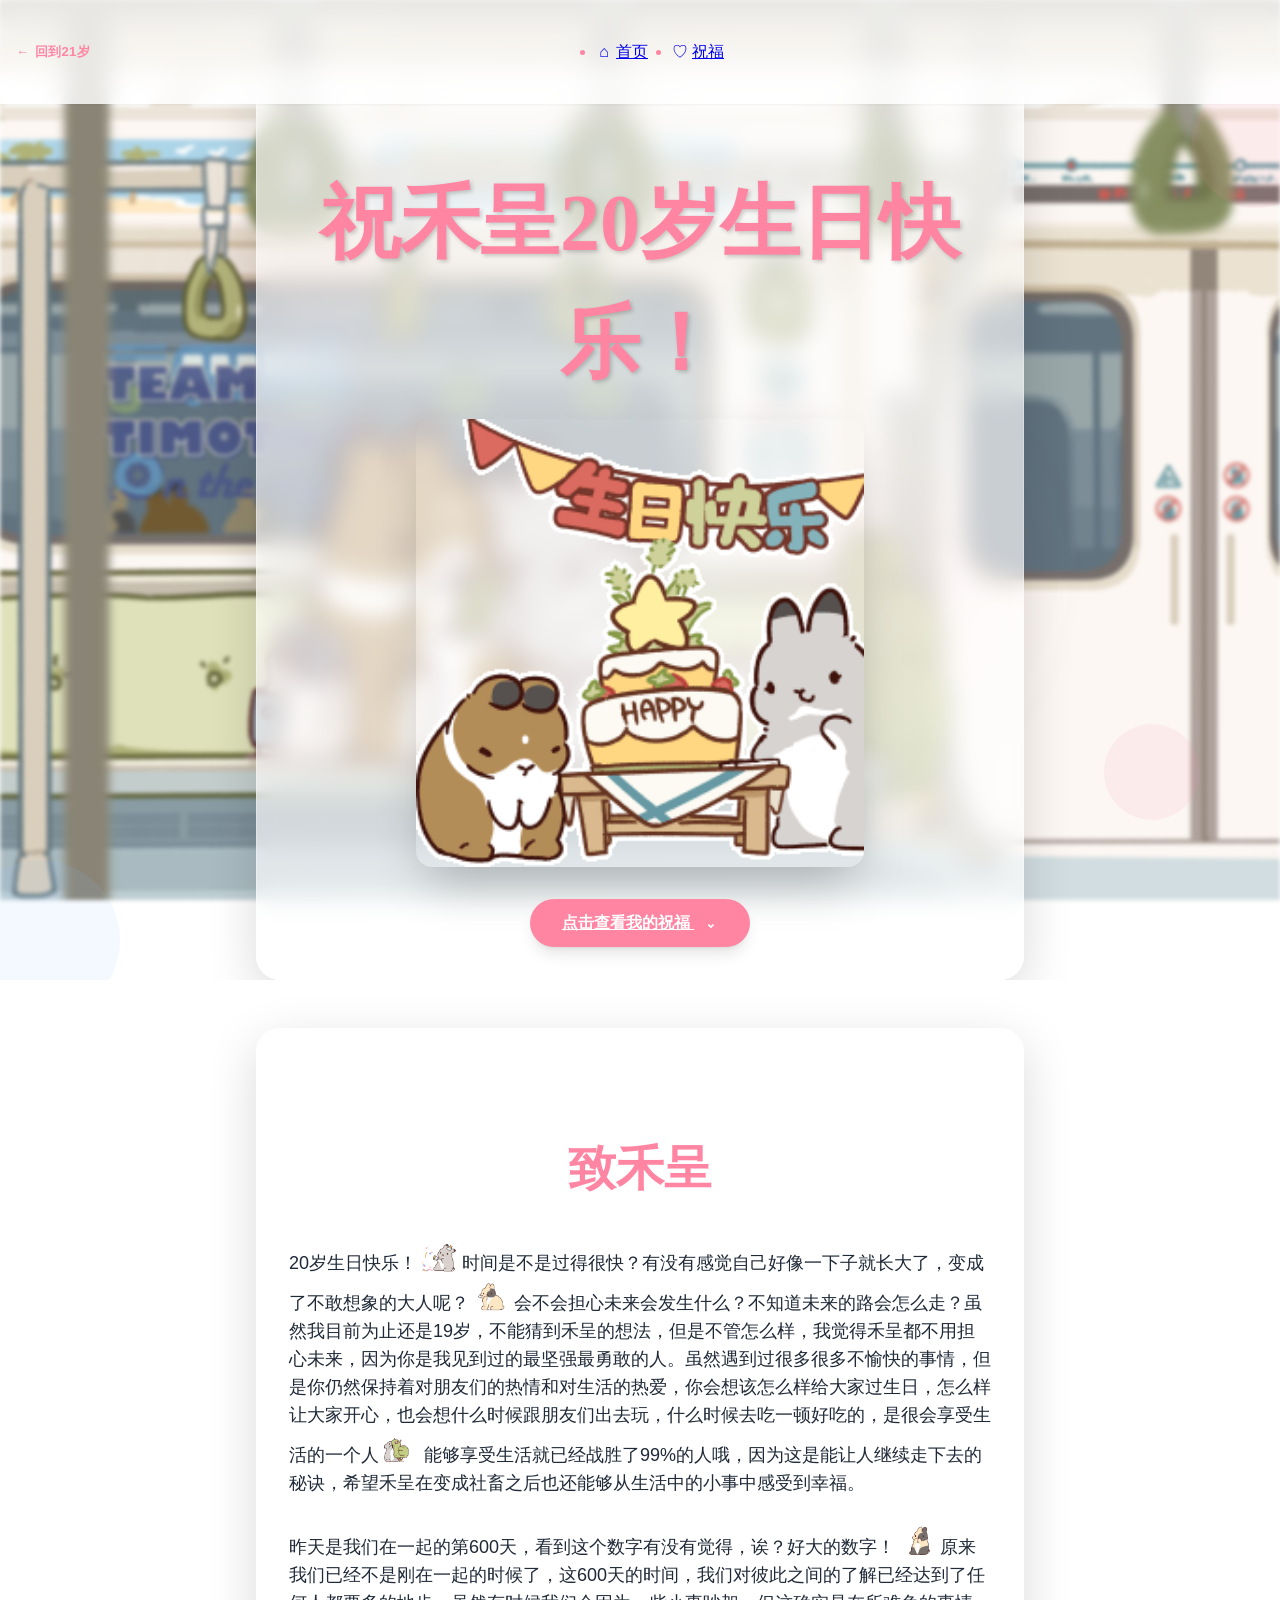
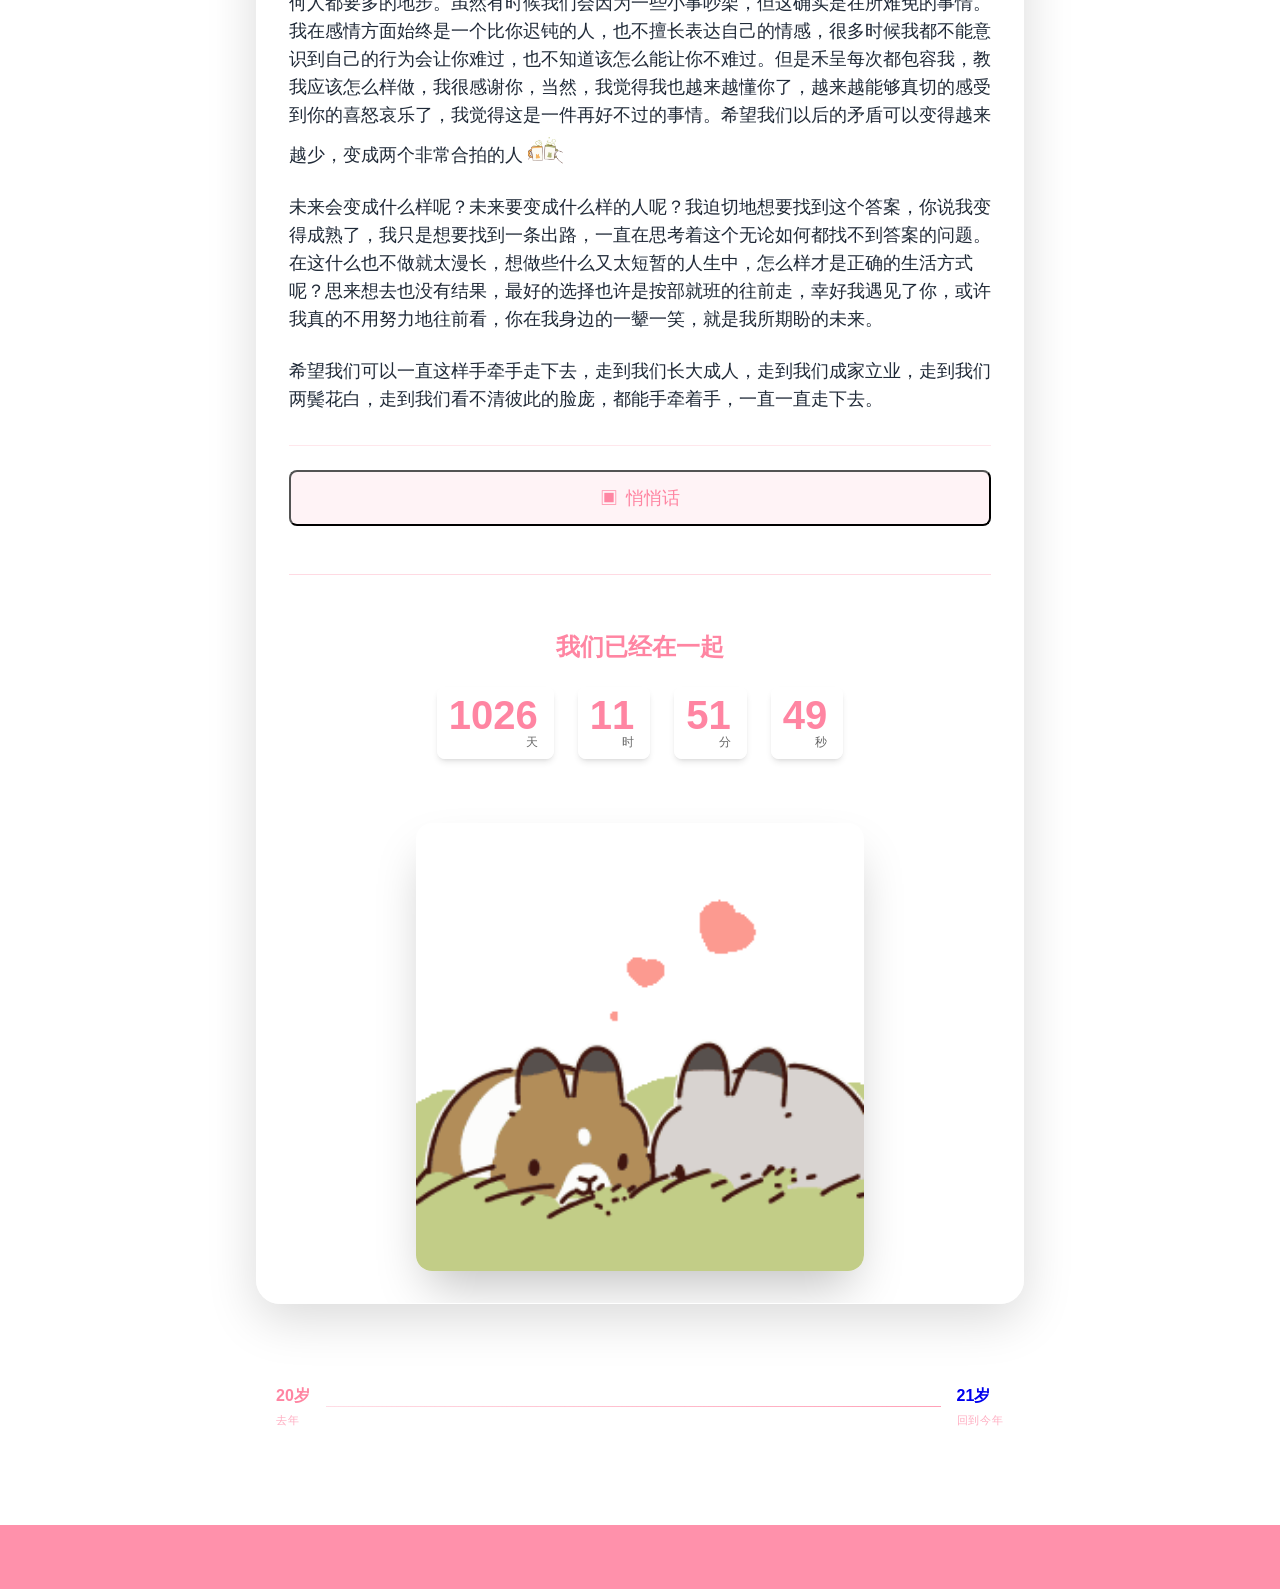
==== memory/20/index.html @ 0642ff15 "Refine birthday page narrative and day/dusk atmosphere" ====
<html lang="zh-CN"><head>
    <meta charset="UTF-8">
    <meta name="viewport" content="width=device-width, initial-scale=1.0">
    <title>给我最爱的人 | 生日快乐</title>
    <!-- 网页标签标签页图标（favicon）改为GIF格式 -->
    <link rel="icon" href="mmexport1758232665833.gif" type="image/gif">
<!-- 自定义工具类 -->
    <style>

            .text-shadow {
                text-shadow: 2px 2px 4px rgba(0, 0, 0, 0.2);
            }
            .heart-beat {
                animation: heartbeat 1.5s ease-in-out infinite;
            }
            .float {
                animation: float 6s ease-in-out infinite;
            }
            .fade-in {
                animation: fadeIn 1.5s ease-in forwards;
            }
            .slide-up {
                animation: slideUp 1s ease-out forwards;
            }
            .gif-container {
                overflow: hidden;
                border-radius: 1rem;
            }
            .gif-container img {
                transition: transform 0.5s ease;
            }
            .gif-container:hover img {
                transform: scale(1.05);
            }
        
</style>
    
    <!-- 引入Google字体 -->
<style>
        /* 基础动画定义 */
        @keyframes heartbeat {
            0% { transform: scale(1); }
            14% { transform: scale(1.1); }
            28% { transform: scale(1); }
            42% { transform: scale(1.1); }
            70% { transform: scale(1); }
        }
        
        @keyframes float {
            0% { transform: translateY(0px); }
            50% { transform: translateY(-20px); }
            100% { transform: translateY(0px); }
        }
        
        @keyframes fadeIn {
            from { opacity: 0; }
            to { opacity: 1; }
        }
        
        @keyframes slideUp {
            from { 
                opacity: 0;
                transform: translateY(30px);
            }
            to { 
                opacity: 1;
                transform: translateY(0);
            }
        }
        
        /* 爱心背景效果 */
        .heart {
            position: absolute;
            width: 20px;
            height: 20px;
            background-color: #FF85A2;
            transform: rotate(45deg);
            opacity: 0;
            pointer-events: none;
        }
        
        .heart:before, .heart:after {
            content: '';
            position: absolute;
            width: 20px;
            height: 20px;
            background-color: #FF85A2;
            border-radius: 50%;
        }
        
        .heart:before {
            top: -10px;
            left: 0;
        }
        
        .heart:after {
            top: 0;
            left: -10px;
        }
        
        /* 平滑滚动 */
        html {
            scroll-behavior: smooth;
        }
        
        /* 动图容器悬停效果 */
        .gif-item {
            transition: all 0.3s ease;
        }
        
        .gif-item:hover {
            transform: scale(1.03) rotate(1deg);
            box-shadow: 0 10px 25px -5px rgba(0, 0, 0, 0.1), 0 10px 10px -5px rgba(0, 0, 0, 0.04);
        }

        /* 背景图片图片样式 */
        .bg-image-container {
            position: fixed;
            top: 0;
            left: 0;
            width: 100%;
            height: 100%;
            z-index: -1;
            background-image: url('1758231270638.jpeg');
            background-size: cover;
            background-position: center;
            filter: blur(2px);
            -webkit-filter: blur(2px);
        }

        /* 统一透明度的内容容器样式 */
        .translucent-container {
            background-color: rgba(255, 255, 255, 0.65);
            backdrop-filter: blur(12px);
            -webkit-backdrop-filter: blur(12px);
            border-radius: 1.5rem;
            box-shadow: 0 15px 50px rgba(0, 0, 0, 0.15);
            border: 1px solid rgba(255, 255, 255, 0.3);
        }

        /* 中间内容容器 */
        .main-content {
            max-width: 48rem;
            margin: 0 auto;
            overflow: hidden;
            margin-top: 3rem;
            margin-bottom: 3rem;
            position: relative;
            z-index: 2;
        }

        /* 倒计时卡片样式优化 */
        .countdown-container {
            padding: 0 0.5rem;
            box-sizing: border-box;
        }
        
        /* 修复倒计时显示问题的样式 */
        .countdown-item {
            width: auto; /* 自适应内容宽度 */
            min-width: 60px; /* 最小宽度防止过小 */
            padding: 8px 12px; /* 增加内边距提升视觉平衡 */
            display: flex;
            flex-direction: column;
            align-items: flex-end; /* 整体右对齐 */
            background: rgba(255,255,255,0.9);
            border-radius: 8px;
        }
        
        .countdown-number {
            font-size: clamp(1.8rem, 6vw, 2.5rem); /* 响应式字体大小 */
            line-height: 1; /* 消除行高间隙 */
            display: block; /* 强制块级显示 */
            text-align: right; /* 数字右对齐 */
            margin-bottom: -2px; /* 微调数字与单位间距 */
            padding-right: 4px; /* 右侧留白避免贴边 */
            font-weight: bold;
            color: #FF85A2;
        }
        
        .countdown-unit {
            font-size: 0.75rem;
            color: #666;
            text-align: right; /* 单位同步右对齐 */
            padding-right: 4px;
        }

        /* 响应式调整 */
        @media (max-width: 768px) {
            .main-content, .hero-content {
                margin-left: 1rem;
                margin-right: 1rem;
                max-width: calc(100% - 2rem);
            }
            
            .hero-content {
                padding: 2rem 1rem;
            }
            
            .countdown-item {
                min-width: 50px;
                padding: 6px 8px;
            }
            
            .countdown-number {
                font-size: 1.5rem;
            }
            
            .countdown-unit {
                font-size: 0.65rem;
            }
        }
    </style>

<style id="local-utility-css">
  :root {
    --love-pink: #FF85A2;
    --love-blue: #93C5FD;
  }

  * { box-sizing: border-box; }
  body {
    margin: 0;
    line-height: 1.5;
    -webkit-font-smoothing: antialiased;
  }
  img { display: block; max-width: 100%; }
  button, a { font: inherit; }

  .font-main { font-family: "Nunito", -apple-system, BlinkMacSystemFont, "PingFang SC", "Microsoft YaHei", "Helvetica Neue", Arial, sans-serif; }
  .font-romantic { font-family: "Snell Roundhand", "Bradley Hand", "Segoe Script", "Kaiti SC", "STKaiti", cursive; }
  .text-gray-800 { color: #1f2937; }
  .text-white { color: #fff; }
  .text-love-pink { color: var(--love-pink); }
  .font-bold { font-weight: 700; }
  .font-semibold { font-weight: 600; }
  .font-medium { font-weight: 500; }
  .text-center { text-align: center; }
  .text-lg { font-size: 1.125rem; line-height: 1.75rem; }
  .text-2xl { font-size: 1.5rem; line-height: 2rem; }
  .text-\[clamp\(2\.5rem\,8vw\,5rem\)\] { font-size: clamp(2.5rem, 8vw, 5rem); }
  .text-\[clamp\(1\.8rem\,5vw\,3rem\)\] { font-size: clamp(1.8rem, 5vw, 3rem); }

  .container { width: 100%; max-width: 72rem; margin-left: auto; margin-right: auto; }
  .max-w-3xl { max-width: 48rem; }
  .max-w-md { max-width: 28rem; }
  .mx-auto { margin-left: auto; margin-right: auto; }
  .w-full { width: 100%; }
  .w-24 { width: 6rem; }
  .w-32 { width: 8rem; }
  .w-40 { width: 10rem; }
  .h-24 { height: 6rem; }
  .h-32 { height: 8rem; }
  .h-40 { height: 10rem; }
  .h-auto { height: auto; }
  .min-h-screen { min-height: 100vh; }

  .fixed { position: fixed; }
  .relative { position: relative; }
  .absolute { position: absolute; }
  .inset-0 { inset: 0; }
  .top-1\/4 { top: 25%; }
  .top-20 { top: 5rem; }
  .bottom-1\/3 { bottom: 33.333333%; }
  .bottom-40 { bottom: 10rem; }
  .left-1\/5 { left: 20%; }
  .right-1\/4 { right: 25%; }
  .right-20 { right: 5rem; }
  .-bottom-10 { bottom: -2.5rem; }
  .-left-10 { left: -2.5rem; }
  .-right-10 { right: -2.5rem; }
  .z-0 { z-index: 0; }
  .z-10 { z-index: 10; }
  .z-50 { z-index: 50; }

  .flex { display: flex; }
  .inline-block { display: inline-block; }
  .hidden { display: none !important; }
  .items-center { align-items: center; }
  .justify-center { justify-content: center; }
  .gap-2 { gap: .5rem; }
  .space-x-2 > * + * { margin-left: .5rem; }
  .space-x-6 > * + * { margin-left: 1.5rem; }
  .space-y-6 > * + * { margin-top: 1.5rem; }

  .overflow-hidden { overflow: hidden; }
  .overflow-x-hidden { overflow-x: hidden; }

  .px-4 { padding-left: 1rem; padding-right: 1rem; }
  .px-6 { padding-left: 1.5rem; padding-right: 1.5rem; }
  .px-8 { padding-left: 2rem; padding-right: 2rem; }
  .py-2 { padding-top: .5rem; padding-bottom: .5rem; }
  .py-3 { padding-top: .75rem; padding-bottom: .75rem; }
  .py-8 { padding-top: 2rem; padding-bottom: 2rem; }
  .py-16 { padding-top: 4rem; padding-bottom: 4rem; }
  .pt-6 { padding-top: 1.5rem; }
  .pt-8 { padding-top: 2rem; }
  .pt-16 { padding-top: 4rem; }
  .mb-4 { margin-bottom: 1rem; }
  .mb-6 { margin-bottom: 1.5rem; }
  .mb-8 { margin-bottom: 2rem; }
  .mt-6 { margin-top: 1.5rem; }
  .mt-12 { margin-top: 3rem; }
  .my-8 { margin-top: 2rem; margin-bottom: 2rem; }
  .ml-2 { margin-left: .5rem; }
  .mr-1 { margin-right: .25rem; }

  .rounded-lg { border-radius: .5rem; }
  .rounded-full { border-radius: 9999px; }
  .border-t { border-top-width: 1px; border-top-style: solid; }
  .border-love-pink\/20 { border-color: rgba(255,133,162,.2); }
  .border-love-pink\/30 { border-color: rgba(255,133,162,.3); }

  .bg-white\/80 { background-color: rgba(255,255,255,.8); }
  .bg-love-pink { background-color: var(--love-pink); }
  .bg-love-pink\/10 { background-color: rgba(255,133,162,.1); }
  .bg-love-pink\/20 { background-color: rgba(255,133,162,.2); }
  .bg-love-pink\/90 { background-color: rgba(255,133,162,.9); }
  .bg-love-blue\/10 { background-color: rgba(147,197,253,.1); }

  .blur-3xl { filter: blur(64px); }
  .backdrop-blur-sm { backdrop-filter: blur(4px); -webkit-backdrop-filter: blur(4px); }
  .backdrop-blur-md { backdrop-filter: blur(12px); -webkit-backdrop-filter: blur(12px); }
  .shadow { box-shadow: 0 1px 3px rgba(0,0,0,.12), 0 1px 2px rgba(0,0,0,.08); }
  .shadow-sm { box-shadow: 0 1px 2px rgba(0,0,0,.05); }
  .shadow-md { box-shadow: 0 4px 6px -1px rgba(0,0,0,.1), 0 2px 4px -2px rgba(0,0,0,.1); }
  .shadow-lg { box-shadow: 0 10px 15px -3px rgba(0,0,0,.1), 0 4px 6px -4px rgba(0,0,0,.1); }
  .shadow-2xl { box-shadow: 0 25px 50px -12px rgba(0,0,0,.25); }

  .opacity-0 { opacity: 0; }
  .transform { transform: translateZ(0); }
  .scale-95 { transform: scale(.95); }
  .transition-all { transition-property: all; }
  .transition-colors { transition-property: color, background-color, border-color; }
  .duration-300 { transition-duration: 300ms; }

  .hover\:bg-love-pink\/20:hover { background-color: rgba(255,133,162,.2); }
  .hover\:bg-love-pink\/90:hover { background-color: rgba(255,133,162,.9); }
  .hover\:text-love-pink\/80:hover { color: rgba(255,133,162,.8); }
  .hover\:shadow-xl:hover { box-shadow: 0 20px 25px -5px rgba(0,0,0,.1), 0 8px 10px -6px rgba(0,0,0,.1); }
  .hover\:-translate-y-1:hover { transform: translateY(-.25rem); }

  /* Local replacements for the four Font Awesome glyphs used by this page. */
  .fa { display: inline-block; width: 1em; text-align: center; font-style: normal; }
  .fa-home::before { content: "⌂"; }
  .fa-comment::before { content: "♡"; }
  .fa-angle-down::before { content: "⌄"; }
  .fa-lock::before { content: "▣"; }

  @media (min-width: 768px) {
    .md\:px-8 { padding-left: 2rem; padding-right: 2rem; }
    .md\:px-10 { padding-left: 2.5rem; padding-right: 2.5rem; }
    .md\:space-x-6 > * + * { margin-left: 1.5rem; }
  }
</style>

<style>
  .return-21-link {
    position: absolute;
    left: max(1rem, env(safe-area-inset-left));
    top: 50%;
    transform: translateY(-50%);
    z-index: 2;
    display: inline-flex;
    align-items: center;
    gap: .35rem;
    color: #ff85a2;
    font-size: .82rem;
    font-weight: 600;
    text-decoration: none;
    letter-spacing: .02em;
  }
  .return-21-link:hover { opacity: .72; }
  .archive-yearline {
    width: min(760px, calc(100% - 2rem));
    margin: 1rem auto 4rem;
    padding: 2rem 1rem;
    display: grid;
    grid-template-columns: auto minmax(4rem, 1fr) auto;
    align-items: center;
    gap: 1rem;
    color: #ff85a2;
  }
  .archive-yearline .archive-line {
    height: 1px;
    background: linear-gradient(90deg, rgba(255,133,162,.28), rgba(255,133,162,.78));
  }
  .archive-yearline .archive-year { font-weight: 700; text-decoration: none; }
  .archive-yearline .archive-year small {
    display: block;
    margin-top: .25rem;
    color: rgba(255,133,162,.68);
    font-size: .68rem;
    font-weight: 500;
    letter-spacing: .08em;
  }
  @media (max-width: 520px) {
    .return-21-link span { display: none; }
    .archive-yearline { grid-template-columns: auto minmax(2rem, 1fr) auto; padding-inline: 0; }
  }
</style>
</head>
<body data-archive-self-contained="true" class="font-main text-gray-800 overflow-x-hidden">
    <!-- 背景图片容器 -->
    <div class="bg-image-container"></div>
    
    <!-- 内容包裹器 -->
    <div class="content-wrapper">
        <!-- 爱心心点击效果容器 -->
        <div id="hearts-container"></div>

        <!-- 导航栏 -->
        <nav class="fixed w-full bg-white/80 backdrop-blur-md shadow-sm z-50 transition-all duration-300" id="navbar">
            <a href="../../" class="return-21-link" aria-label="回到21岁页面">← <span>回到21岁</span></a>
            <div class="container mx-auto px-4 py-3 flex justify-center">
                <ul class="flex space-x-6 text-love-pink">
                    <li><a href="#home" class="hover:text-love-pink/80 transition-colors duration-300"><i class="fa fa-home mr-1"></i>首页</a></li>
                    <li><a href="#message" class="hover:text-love-pink/80 transition-colors duration-300"><i class="fa fa-comment mr-1"></i>祝福</a></li>
                </ul>
            </div>
        </nav>

        <!-- 英雄区域 -->
        <section id="home" class="min-h-screen flex items-center justify-center relative pt-16 overflow-hidden">
            <!-- 背景装饰 -->
            <div class="absolute inset-0 z-0">
                <div class="absolute top-1/4 left-1/5 w-32 h-32 bg-love-pink/20 rounded-full blur-3xl"></div>
                <div class="absolute bottom-1/3 right-1/4 w-40 h-40 bg-love-pink/20 rounded-full blur-3xl"></div>
            </div>
            
            <!-- 英雄区域内容 - 使用统一透明度容器 -->
            <div class="container mx-auto px-4 z-10 text-center">
                <div class="hero-content translucent-container max-w-3xl mx-auto py-8 px-6 md:px-10">
                    <div class="fade-in opacity-0" style="animation-delay: 0.3s">
                        <h1 class="font-romantic text-[clamp(2.5rem,8vw,5rem)] text-love-pink font-bold mb-4 text-shadow">
                            祝禾呈20岁生日快乐！
                        </h1>
                    </div>
                    
                    <!-- 主视觉动图 -->
                    <div class="fade-in opacity-0 max-w-md mx-auto mb-8" style="animation-delay: 1.5s">
                        <div class="gif-container shadow-2xl">
                            <img src="mmexport1758228356805.gif" alt="浪漫生日蛋糕动图" class="w-full h-auto rounded-lg">
                        </div>
                    </div>
                    
                    <div class="fade-in opacity-0" style="animation-delay: 1.8s">
                        <a href="#message" class="inline-block bg-love-pink hover:bg-love-pink/90 text-white font-semibold py-3 px-8 rounded-full shadow-lg hover:shadow-xl transform hover:-translate-y-1 transition-all duration-300">
                            点击查看我的祝福 <i class="fa fa-angle-down ml-2"></i>
                        </a>
                    </div>
                </div>
            </div>
            
            <!-- 漂浮装饰 -->
            <div class="absolute -bottom-10 -left-10 w-40 h-40 bg-love-blue/10 rounded-full float" style="animation-delay: 0s"></div>
            <div class="absolute top-20 -right-10 w-32 h-32 bg-love-pink/10 rounded-full float" style="animation-delay: 2s"></div>
            <div class="absolute bottom-40 right-20 w-24 h-24 bg-love-pink/10 rounded-full float" style="animation-delay: 4s"></div>
        </section>
        <style>
        /* 确保GIF作为行内元素显示 */
        .inline-gif {
            display: inline-block; /* 关键：保持在行内 */
            vertical-align: middle; /* 与文字垂直居中对齐 */
            width: 35px; /* 控制GIF大小，适应文字行高 */
            margin: 0 5px; /* 可选：添加左右间距，避免与文字贴紧 */
            vertical-align: -3px   /* 微调垂直位置，使其更好地与文字对齐 */
        }
    </style>

        <!-- 中间主要内容区域 -->
        <div class="main-content translucent-container">
            <!-- 祝福信息区域 -->
            <section id="message" class="py-16 px-4 md:px-8">
                <div class="container mx-auto">
                    <div class="max-w-3xl mx-auto">
                        <h2 class="font-romantic text-[clamp(1.8rem,5vw,3rem)] text-love-pink text-center mb-8 slide-up opacity-0" style="animation-delay: 0.2s">
                            致禾呈
                        </h2>
                        
                        <div class="space-y-6 text-lg slide-up opacity-0" style="animation-delay: 0.5s">
                            <p>
                                20岁生日快乐！<img src="mmexport1759687076591.gif" alt="小图标" class="inline-gif">时间是不是过得很快？有没有感觉自己好像一下子就长大了，变成了不敢想象的大人呢？<img src="mmexport1759691640831.gif" alt="小图标" class="inline-gif">会不会担心未来会发生什么？不知道未来的路会怎么走？虽然我目前为止还是19岁，不能猜到禾呈的想法，但是不管怎么样，我觉得禾呈都不用担心未来，因为你是我见到过的最坚强最勇敢的人。虽然遇到过很多很多不愉快的事情，但是你仍然保持着对朋友们的热情和对生活的热爱，你会想该怎么样给大家过生日，怎么样让大家开心，也会想什么时候跟朋友们出去玩，什么时候去吃一顿好吃的，是很会享受生活的一个人<img src="mmexport1759692284200.gif" alt="小图标" class="inline-gif">能够享受生活就已经战胜了99%的人哦，因为这是能让人继续走下去的秘诀，希望禾呈在变成社畜之后也还能够从生活中的小事中感受到幸福。
                            </p>
                            <p>
                                昨天是我们在一起的第600天，看到这个数字有没有觉得，诶？好大的数字！<img src="mmexport1759691637439.gif" alt="小图标" class="inline-gif">原来我们已经不是刚在一起的时候了，这600天的时间，我们对彼此之间的了解已经达到了任何人都要多的地步。虽然有时候我们会因为一些小事吵架，但这确实是在所难免的事情。我在感情方面始终是一个比你迟钝的人，也不擅长表达自己的情感，很多时候我都不能意识到自己的行为会让你难过，也不知道该怎么能让你不难过。但是禾呈每次都包容我，教我应该怎么样做，我很感谢你，当然，我觉得我也越来越懂你了，越来越能够真切的感受到你的喜怒哀乐了，我觉得这是一件再好不过的事情。希望我们以后的矛盾可以变得越来越少，变成两个非常合拍的人<img src="mmexport1759691919741.gif" alt="小图标" class="inline-gif">   
                            </p>
                            <p>
                                未来会变成什么样呢？未来要变成什么样的人呢？我迫切地想要找到这个答案，你说我变得成熟了，我只是想要找到一条出路，一直在思考着这个无论如何都找不到答案的问题。在这什么也不做就太漫长，想做些什么又太短暂的人生中，怎么样才是正确的生活方式呢？思来想去也没有结果，最好的选择也许是按部就班的往前走，幸好我遇见了你，或许我真的不用努力地往前看，你在我身边的一颦一笑，就是我所期盼的未来。
                            </p>
                            <p>
                                希望我们可以一直这样手牵手走下去，走到我们长大成人，走到我们成家立业，走到我们两鬓花白，走到我们看不清彼此的脸庞，都能手牵着手，一直一直走下去。
                           <!-- 分隔线和解锁区域 -->
                            <div class="my-8 pt-6 border-t border-love-pink/20">
                                <!-- 解锁按钮 -->
                                <button id="unlockBtn" class="w-full py-3 px-6 bg-love-pink/10 hover:bg-love-pink/20 text-love-pink rounded-lg transition-all duration-300 flex items-center justify-center gap-2 font-medium">
                                    <i class="fa fa-lock"></i>
                                    <span>悄悄话</span>
                                </button>
                                
                                <!-- 隐藏的内容区域 -->
                                <div id="hiddenContent" class="mt-6 hidden">
                                    <p>
                                        我其实非常想要让禾呈过一个开心的20岁生日，生日礼物想了很久很久。我之前就想送你一条项链，因为我感觉禾呈的脖子上总是少了点什么！大概是一条好看的项链吧，所以我就准备了一条银色的闪闪亮亮的项链，感觉跟禾呈很搭呢，但是不知道禾呈收到礼物之后会怎么想，会不会觉得这个礼物不够用心呢？<img src="mmexport1759691744669.gif" alt="小图标" class="inline-gif">所以我打算再准备一个用心的礼物！送什么好呢，冥思苦想了很久，也取材了很久，本来想送你斯卡蒂的通行证，还想着怎么让你自己抽出来，不过没有想到很好的办法，想自己抽也没有抽到！<img src="mmexport1759687072314.gif" alt="小图标"class="inline-gif">你还记得我之前情人节想要给你准备一个手作礼物，其实是想用cad软件做一个小玩具，但是最后没有做完，技术难度对我来说太高了，不过我从那时起就决定一定要用自己的技术能力给禾呈准备惊喜，努力学习的目标之一也是这个吧。很可惜我不是一个很擅长学习的人，所以到目前为止还没办法给你准备很高技术力的礼物，但是某天我想到我在高中的时候还给自己搞过博客呢，用一个网站给禾呈过生日怎么样？感觉是很不错的事情！<img src="mmexport1759691741574.gif" alt="小图标" class="inline-gif">于是我又重新学了一遍网站的搭建之类的事情，好在曾经做过有点经验，不然一个月的时间都不够我准备了。如果禾呈看到这个礼物能感到惊喜，那我就很满足了。
                                    </p>
                                </div>
                            </div>
                                
                        </div>

                    
                        
                        <!-- 倒计时部分 -->
                        <div class="mt-12 pt-8 border-t border-love-pink/30 slide-up opacity-0 countdown-container" style="animation-delay: 0.8s">
                            <h3 class="font-romantic text-2xl text-center text-love-pink mb-6">我们已经在一起</h3>
                            <div class="flex justify-center space-x-2 md:space-x-6">
                                <div class="text-center">
                                    <div class="bg-white/80 backdrop-blur-sm rounded-lg shadow-md countdown-item">
                                        <span id="days" class="countdown-number">822</span>
                                        <span class="countdown-unit">天</span>
                                    </div>
                                </div>
                                <div class="text-center">
                                    <div class="bg-white/80 backdrop-blur-sm rounded-lg shadow-md countdown-item">
                                        <span id="hours" class="countdown-number">00</span>
                                        <span class="countdown-unit">时</span>
                                    </div>
                                </div>
                                <div class="text-center">
                                    <div class="bg-white/80 backdrop-blur-sm rounded-lg shadow-md countdown-item">
                                        <span id="minutes" class="countdown-number">00</span>
                                        <span class="countdown-unit">分</span>
                                    </div>
                                </div>
                                <div class="text-center">
                                    <div class="bg-white/80 backdrop-blur-sm rounded-lg shadow-md countdown-item">
                                        <span id="seconds" class="countdown-number">00</span>
                                        <span class="countdown-unit">秒</span>
                                    </div>
                                </div>
                            </div>
                        </div>
                    </div>
                </div>
            </section>
             <!-- 主视觉动图 -->
                    <div class="fade-in opacity-0 max-w-md mx-auto mb-8" style="animation-delay: 1.5s">
                        <div class="gif-container shadow-2xl">
                            <img src="mmexport1758232662466.gif" alt="浪漫生日蛋糕动图" class="w-full h-auto rounded-lg">
                        </div>
                    </div>
        </div> <!-- 中间内容容器结束 -->
        

        <section class="archive-yearline" aria-label="年份时间线">
            <span class="archive-year">20岁<small>去年</small></span>
            <span class="archive-line" aria-hidden="true"></span>
            <a class="archive-year" href="../../">21岁<small>回到今年</small></a>
        </section>
        

        

        <!-- 页脚 -->
        <footer class="bg-love-pink/90 text-white py-8 backdrop-blur-sm">
            
        </footer>
    </div>

    <script>
        // 导航栏滚动效果
        window.addEventListener('scroll', function() {
            const navbar = document.getElementById('navbar');
            if (window.scrollY > 50) {
                navbar.classList.add('py-2', 'shadow');
                navbar.classList.remove('py-3');
            } else {
                navbar.classList.add('py-3');
                navbar.classList.remove('py-2', 'shadow');
            }
        });
        
        // 倒计时功能
        function updateCountdown() {
            const anniversary = new Date('2024-02-14T02:00:00+08:00');
            const now = new Date();
            const diff = now - anniversary;
            
            const days = Math.floor(diff / (1000 * 60 * 60 * 24));
            const hours = Math.floor((diff % (1000 * 60 * 60 * 24)) / (1000 * 60 * 60));
            const minutes = Math.floor((diff % (1000 * 60 * 60)) / (1000 * 60));
            const seconds = Math.floor((diff % (1000 * 60)) / 1000);
            
            document.getElementById('days').textContent = days.toString().padStart(2, '0');
            document.getElementById('hours').textContent = hours.toString().padStart(2, '0');
            document.getElementById('minutes').textContent = minutes.toString().padStart(2, '0');
            document.getElementById('seconds').textContent = seconds.toString().padStart(2, '0');
        }
        
        updateCountdown();
        setInterval(updateCountdown, 1000);
        
        // 点击页面任意位置出现爱心效果
        document.addEventListener('click', function(e) {
            createHeart(e.clientX, e.clientY);
        });
        
        // 创建单个爱心
        function createHeart(x, y) {
            const heartsContainer = document.getElementById('hearts-container');
            const heart = document.createElement('div');
            heart.classList.add('heart');
            
            heart.style.left = `${x - 10}px`;
            heart.style.top = `${y - 10}px`;
            
            heartsContainer.appendChild(heart);
            
            setTimeout(() => {
                heart.style.transition = 'all 1s ease';
                heart.style.opacity = '1';
                heart.style.transform = 'rotate(45deg) translateY(-50px)';
            }, 10);
            
            setTimeout(() => {
                heart.style.opacity = '0';
                setTimeout(() => {
                    heartsContainer.removeChild(heart);
                }, 1000);
            }, 2000);
        }
        
        // 创建多个爱心
        function createHearts(count) {
            for (let i = 0; i < count; i++) {
                const x = Math.random() * window.innerWidth;
                const y = Math.random() * window.innerHeight;
                setTimeout(() => {
                    createHeart(x, y);
                }, i * 100);
            }
        }
        
        // 页面加载完成后显示动画
        window.addEventListener('load', function() {
            document.querySelectorAll('.fade-in, .slide-up').forEach(el => {
                el.style.opacity = '0';
                setTimeout(() => {
                    el.style.opacity = '';
                }, 100);
            });
            
            setTimeout(() => {
                createHearts(10);
            }, 3000);
        });
        
    document.addEventListener('DOMContentLoaded', function() {
    const unlockBtn = document.getElementById('unlockBtn');
    const hiddenContent = document.getElementById('hiddenContent');
    
    unlockBtn.addEventListener('click', function() {
        // 按钮动画效果
        unlockBtn.classList.add('scale-95', 'opacity-0');
        setTimeout(() => {
            unlockBtn.style.display = 'none';
            // 显示隐藏内容并添加动画
            hiddenContent.classList.remove('hidden');
            hiddenContent.classList.add('fade-in', 'slide-up');
            // 同时生成一些爱心效果增加氛围
            createHearts(15);
            }, 300);
        });
    });
    </script>
</body></html>
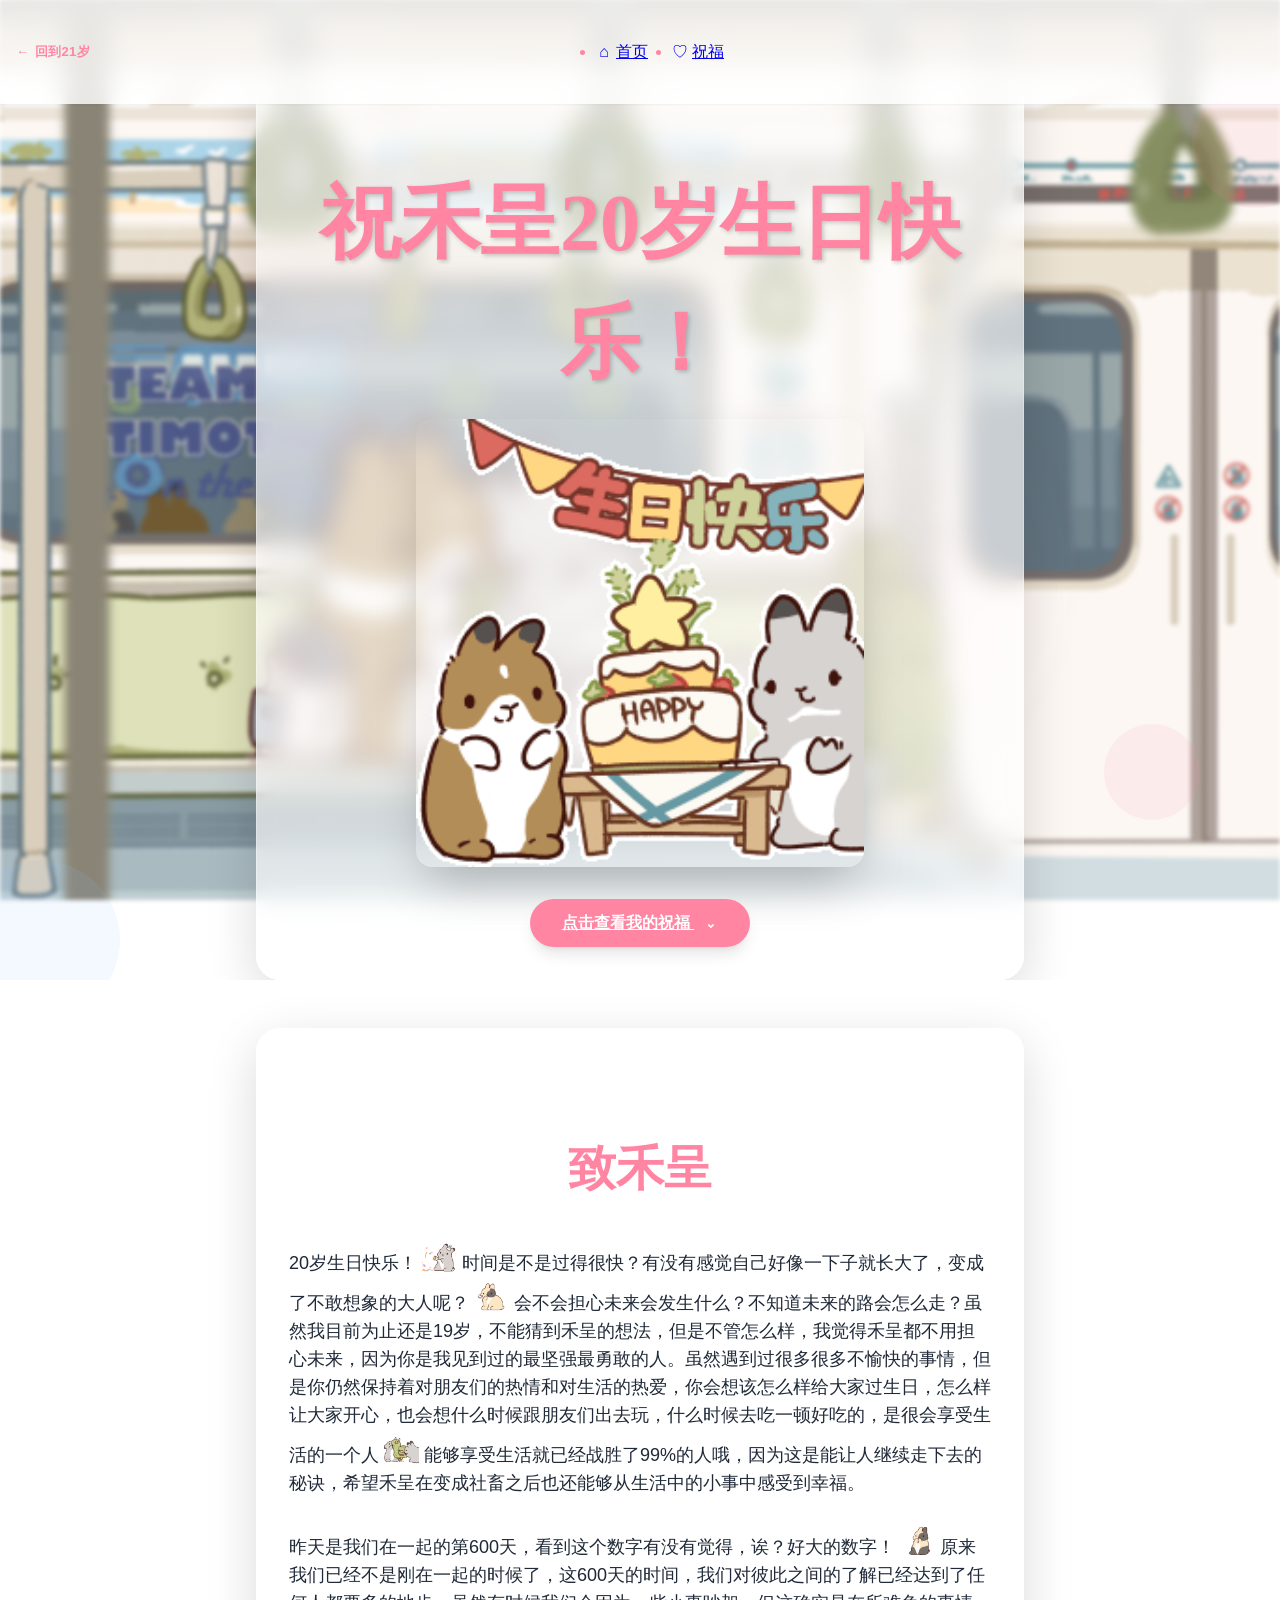
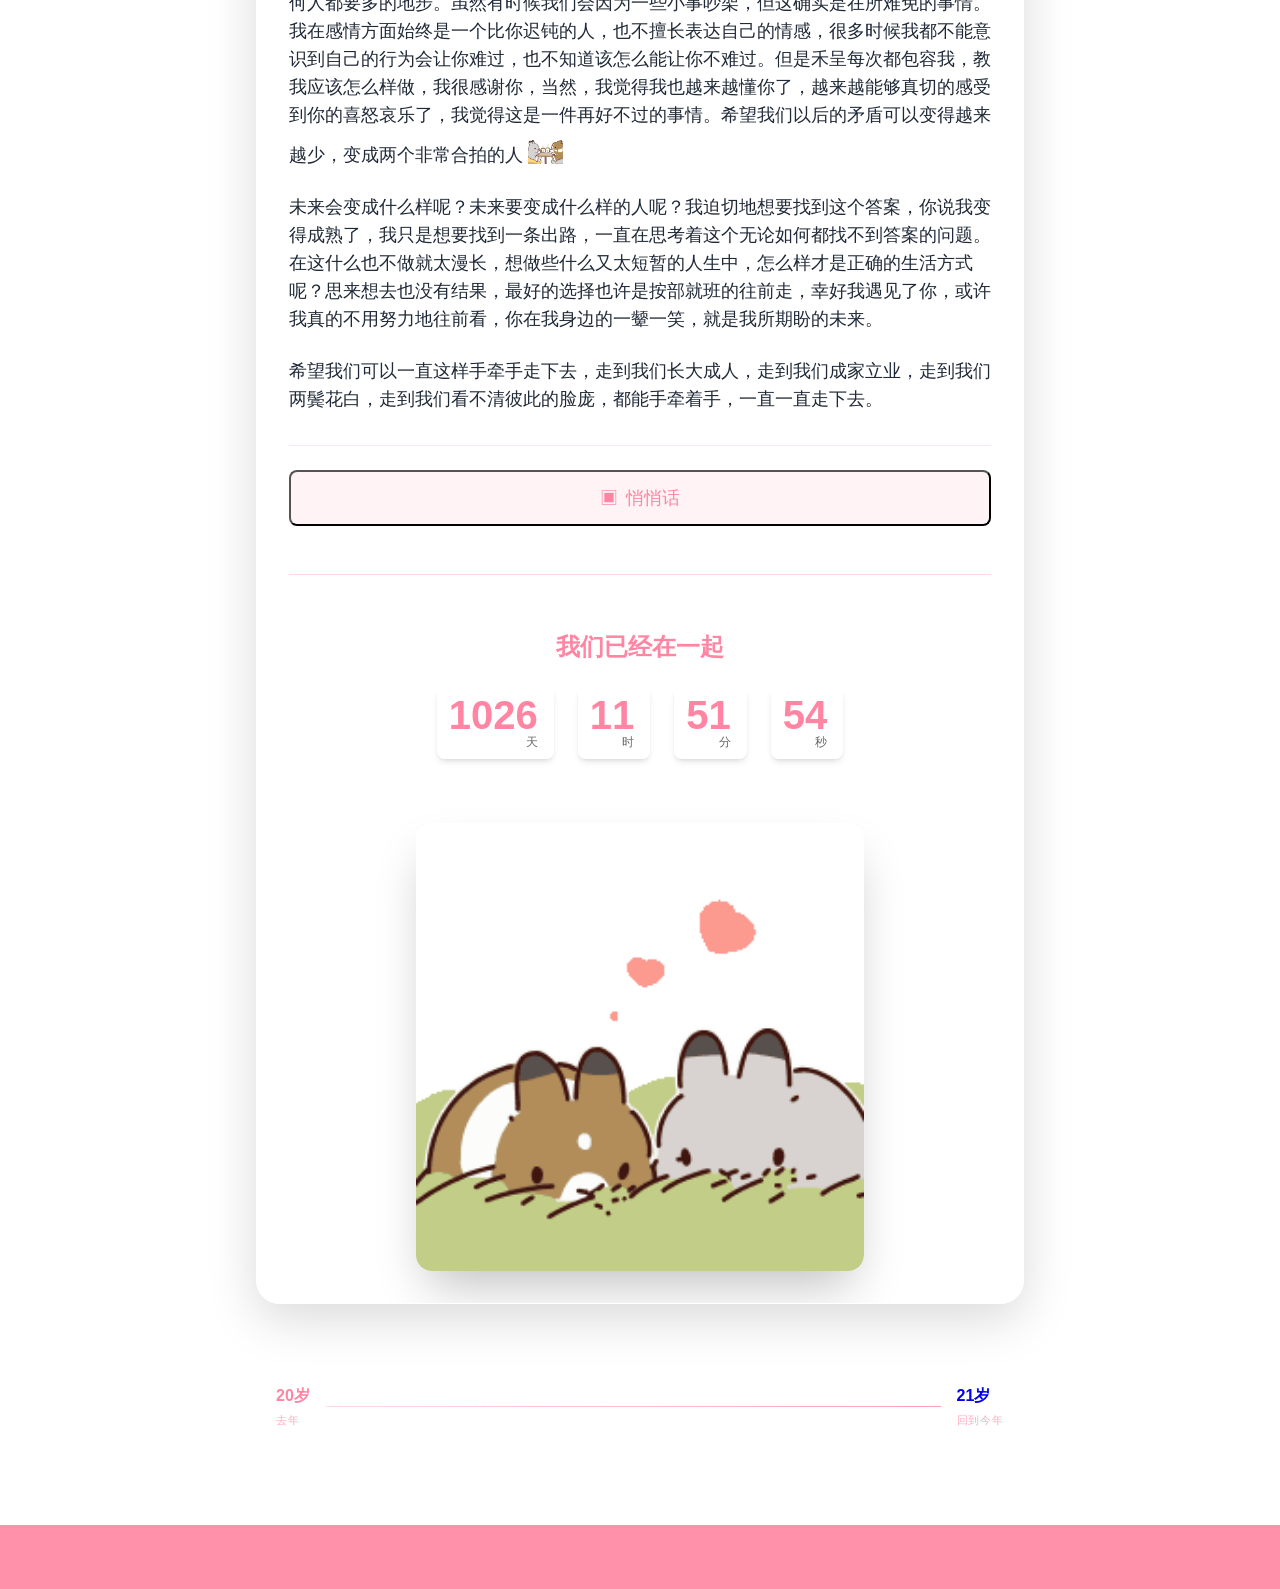
==== commit 0b6c1a17: "Fix archive heart coordinates and reduced motion" ====
--- a/memory/20/index.html
+++ b/memory/20/index.html
@@ -397,6 +397,16 @@
   @media (max-width: 520px) {
     .return-21-link span { display: none; }
     .archive-yearline { grid-template-columns: auto minmax(2rem, 1fr) auto; padding-inline: 0; }
+  }
+  /* Reduced-motion support for archive page */
+  @media (prefers-reduced-motion: reduce) {
+    html { scroll-behavior: auto; }
+    .heart { display: none !important; }
+    .heart-beat,
+    .float,
+    .fade-in,
+    .slide-up { animation: none !important; transition: none !important; opacity: 1 !important; transform: none !important; }
+    .gif-container img { transition: none !important; }
   }
 </style>
 </head>
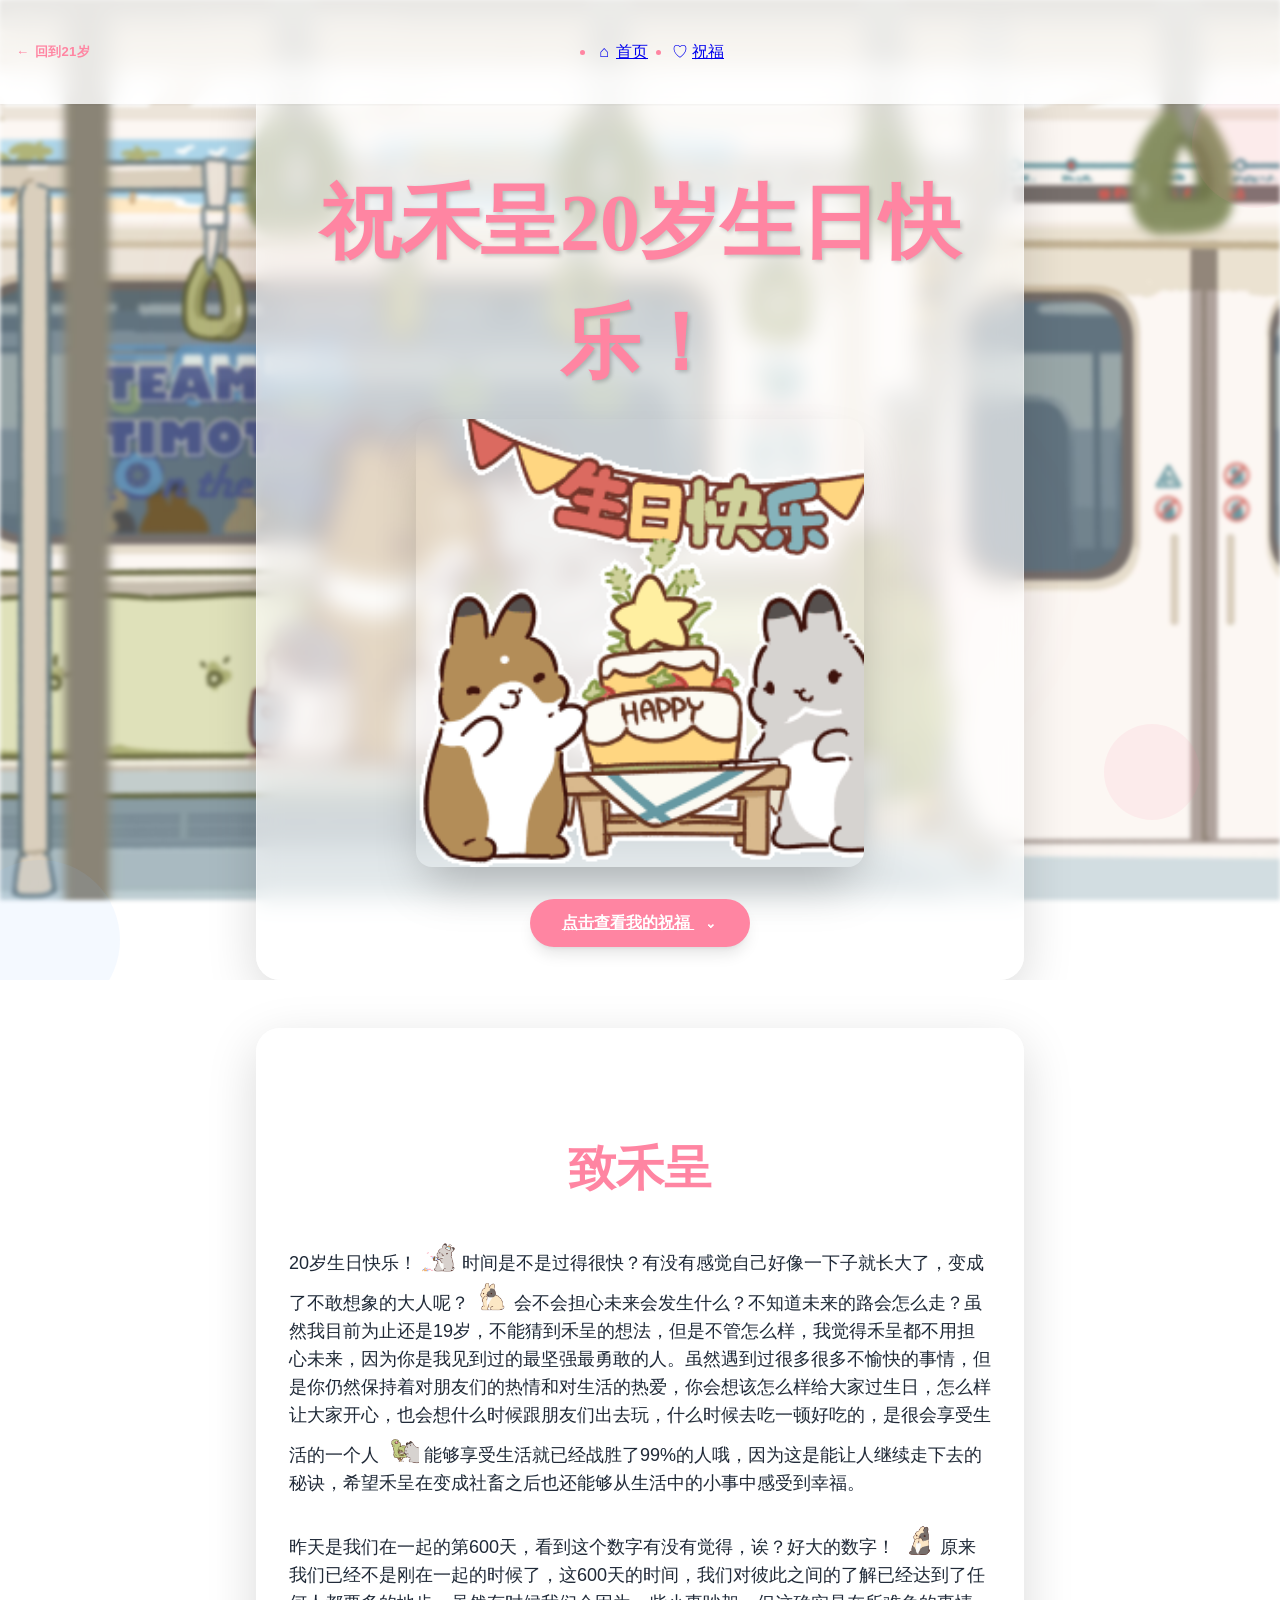
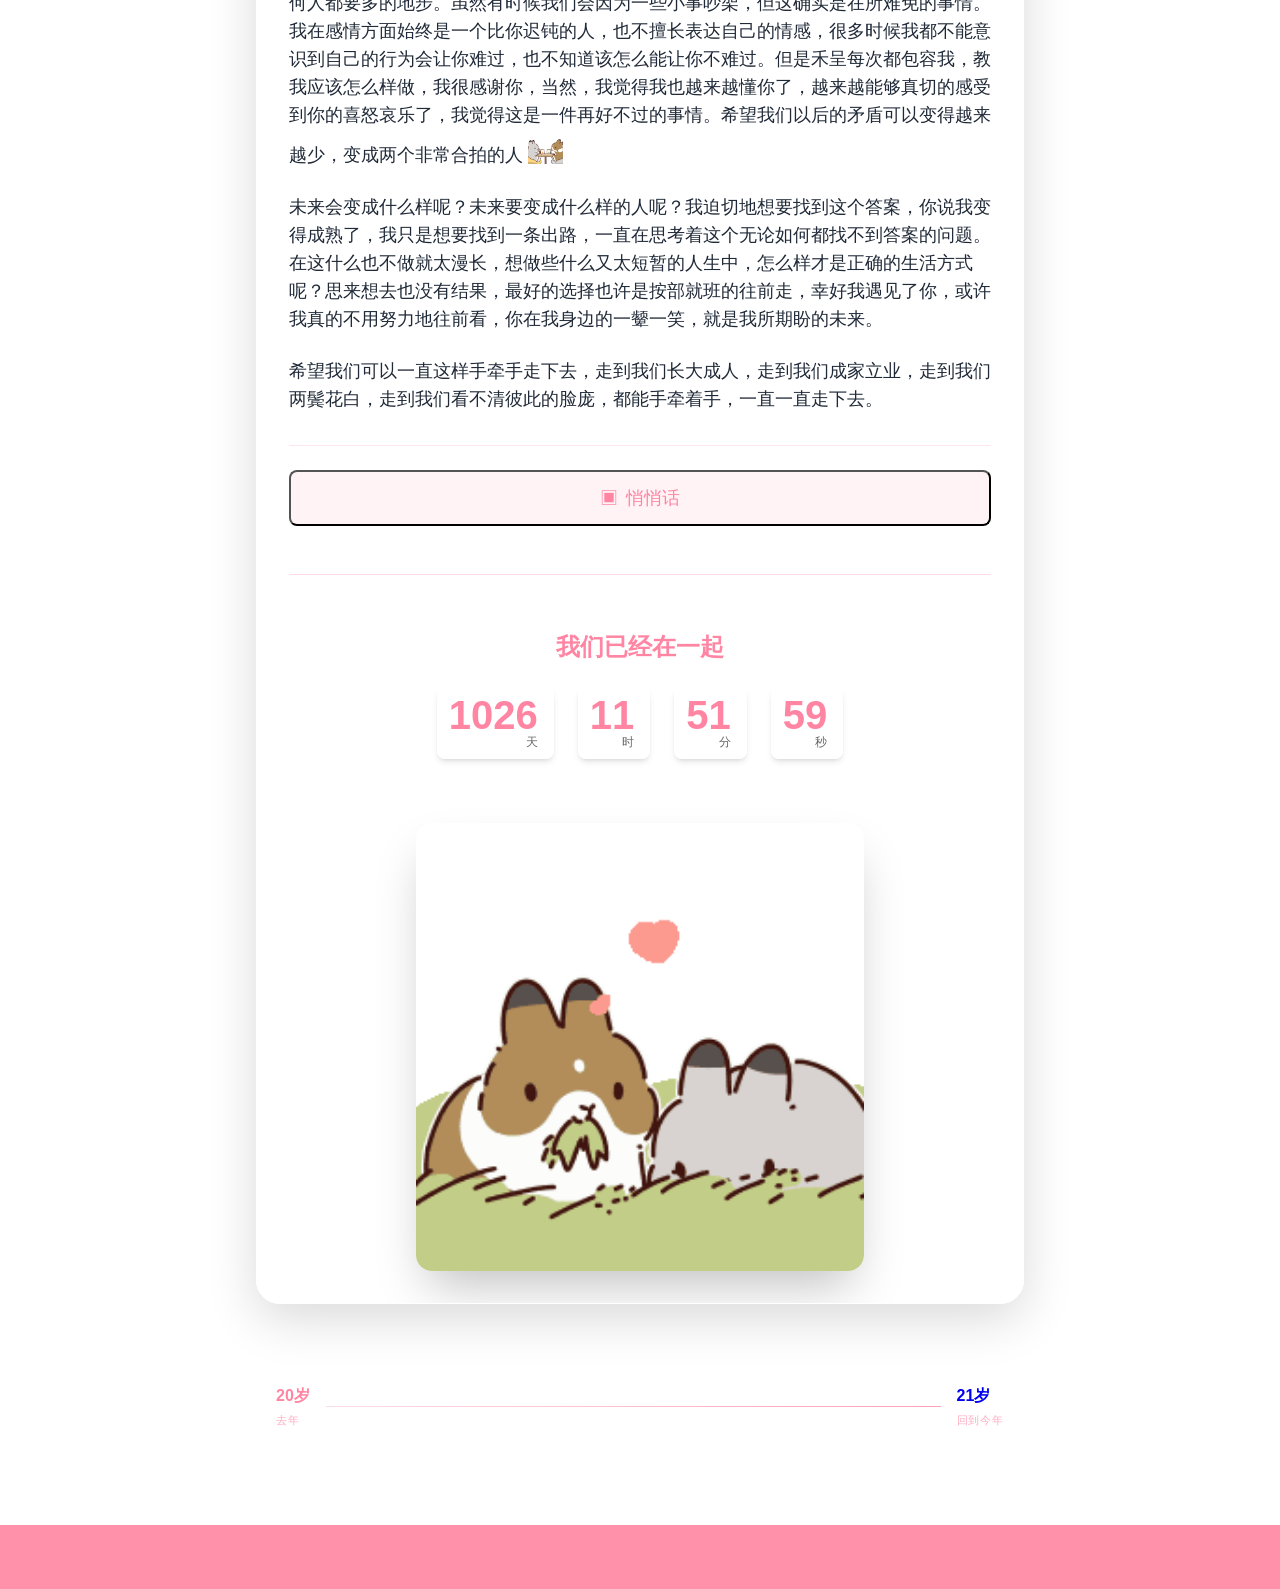
==== commit dd530a10: "Return from embedded archive without interrupting playback" ====
--- a/memory/20/index.html
+++ b/memory/20/index.html
@@ -421,7 +421,7 @@
 
         <!-- 导航栏 -->
         <nav class="fixed w-full bg-white/80 backdrop-blur-md shadow-sm z-50 transition-all duration-300" id="navbar">
-            <a href="../../" class="return-21-link" aria-label="回到21岁页面">← <span>回到21岁</span></a>
+            <a href="../../" class="return-21-link" id="return21Link" aria-label="回到21岁页面">← <span>回到21岁</span></a>
             <div class="container mx-auto px-4 py-3 flex justify-center">
                 <ul class="flex space-x-6 text-love-pink">
                     <li><a href="#home" class="hover:text-love-pink/80 transition-colors duration-300"><i class="fa fa-home mr-1"></i>首页</a></li>
@@ -665,7 +665,15 @@
             }, 3000);
         });
         
-    document.addEventListener('DOMContentLoaded', function() {
+    document.addEventListener('DOMContentLoaded', function() {
+    const return21Link = document.getElementById('return21Link');
+    if (return21Link && window.parent !== window) {
+        return21Link.addEventListener('click', function(event) {
+            event.preventDefault();
+            window.parent.postMessage({ type: 'close-birthday-archive' }, window.location.origin);
+        });
+    }
+
     const unlockBtn = document.getElementById('unlockBtn');
     const hiddenContent = document.getElementById('hiddenContent');
     
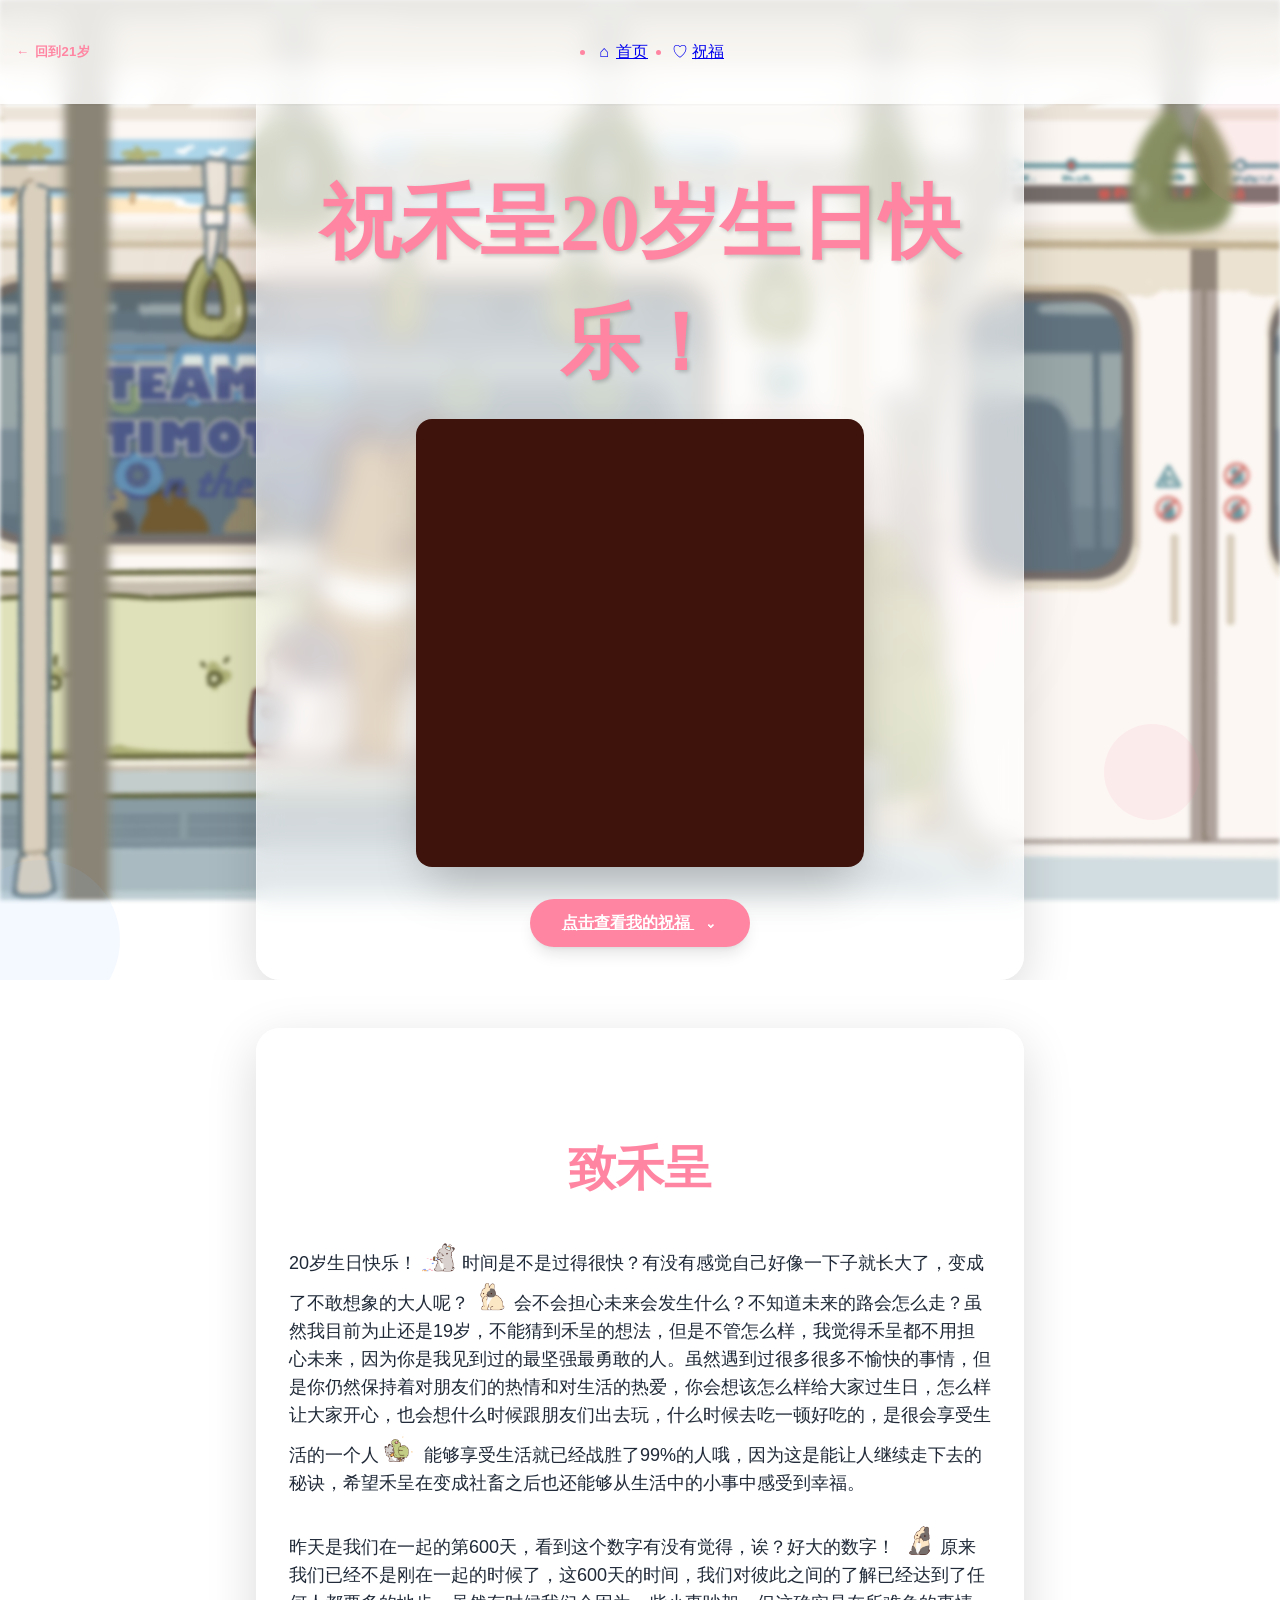
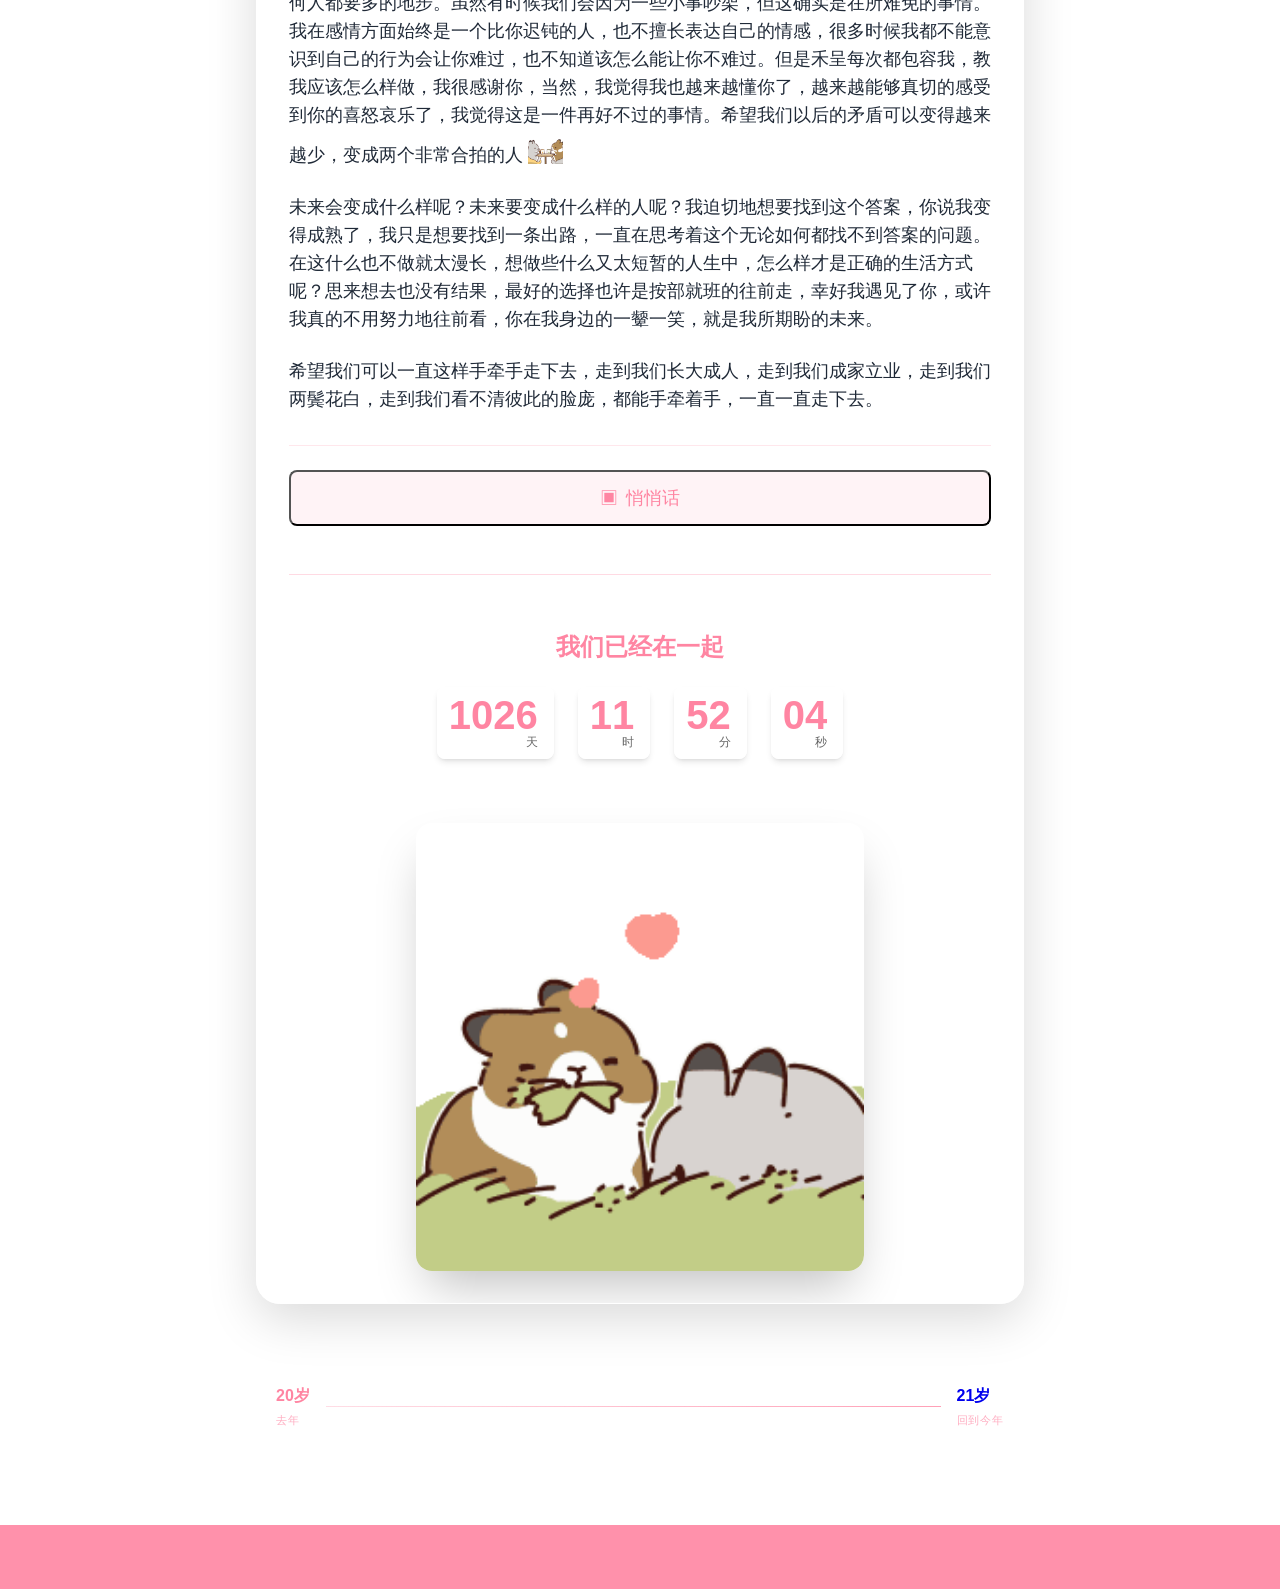
==== commit eb3d0500: "Close embedded archive from every return link" ====
--- a/memory/20/index.html
+++ b/memory/20/index.html
@@ -666,11 +666,14 @@
         });
         
     document.addEventListener('DOMContentLoaded', function() {
-    const return21Link = document.getElementById('return21Link');
-    if (return21Link && window.parent !== window) {
-        return21Link.addEventListener('click', function(event) {
-            event.preventDefault();
-            window.parent.postMessage({ type: 'close-birthday-archive' }, window.location.origin);
+    const embeddedArchive = window.parent !== window && new URLSearchParams(window.location.search).get('embedded') === '1';
+    if (embeddedArchive) {
+        document.documentElement.dataset.embeddedArchive = 'true';
+        document.querySelectorAll('a[href="../../"], a[href="../..//"]').forEach(function(link) {
+            link.addEventListener('click', function(event) {
+                event.preventDefault();
+                window.parent.postMessage({ type: 'close-birthday-archive' }, window.location.origin);
+            });
         });
     }
 
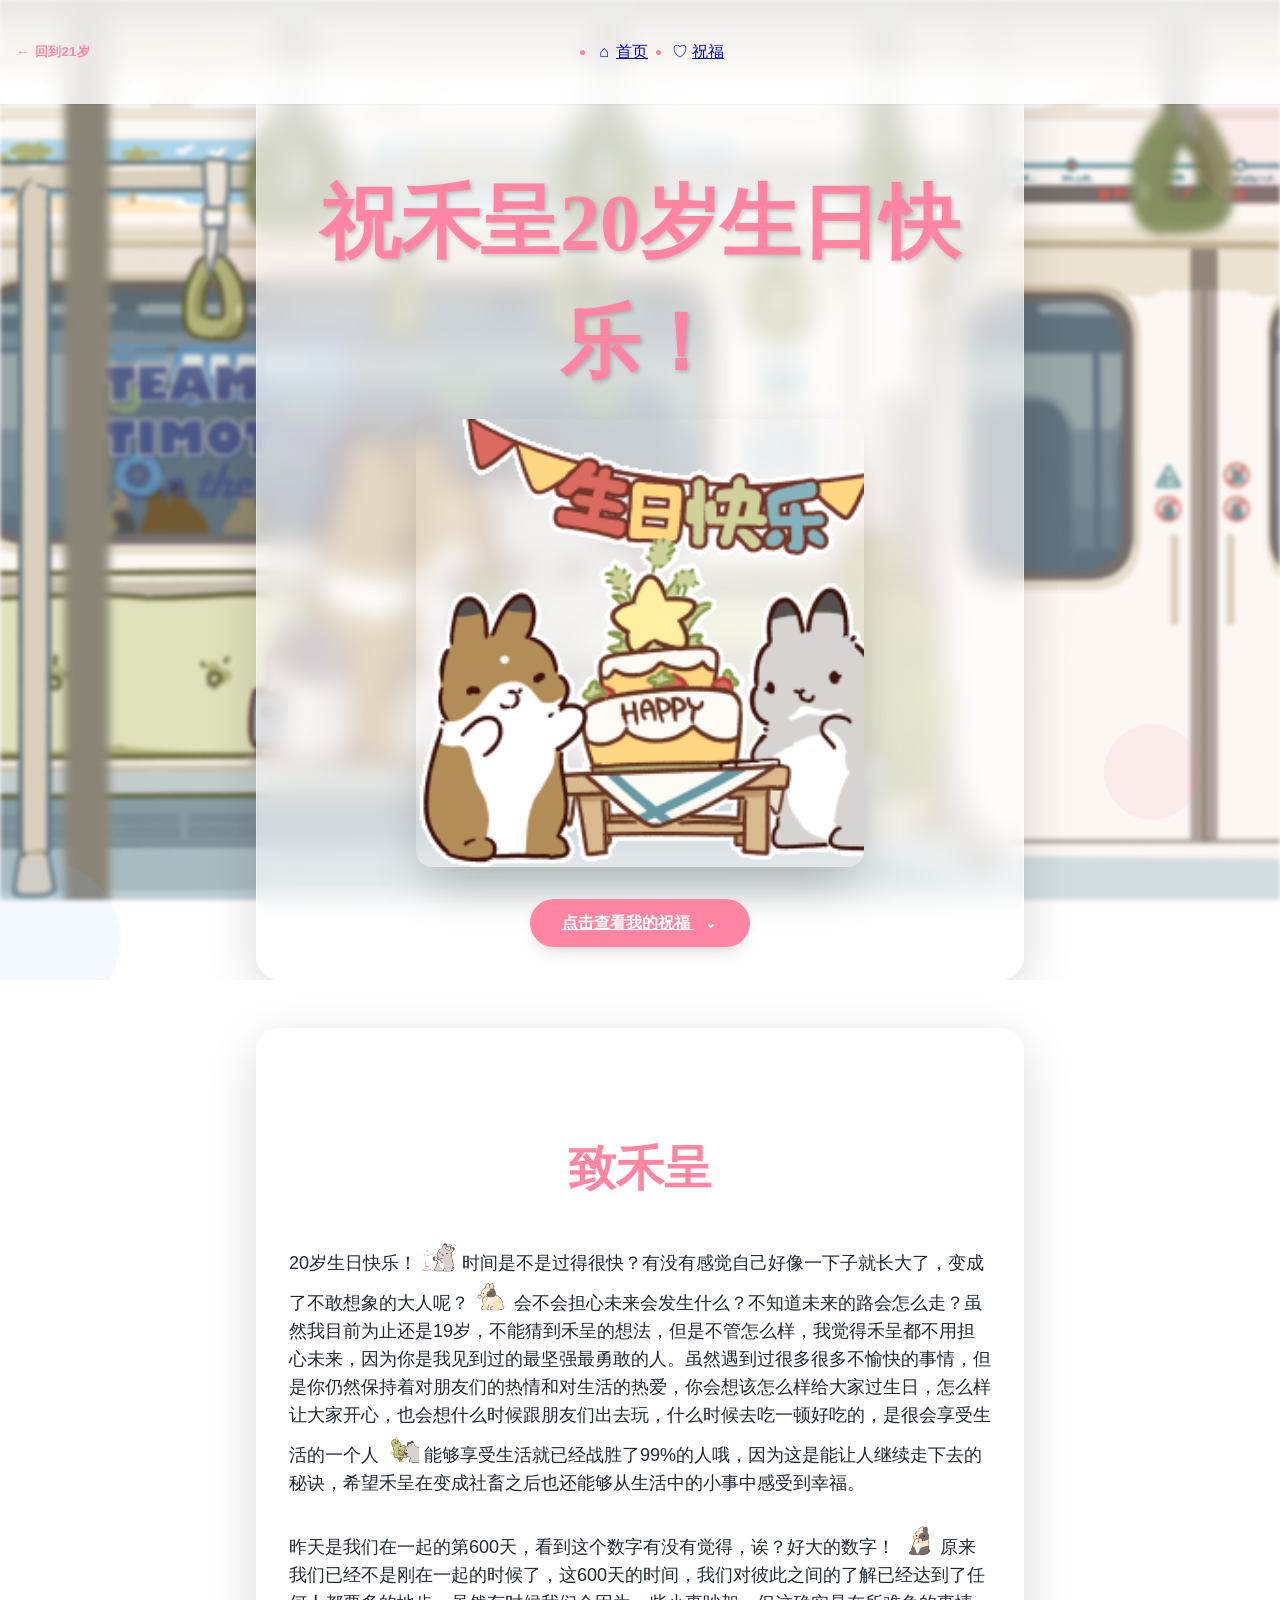
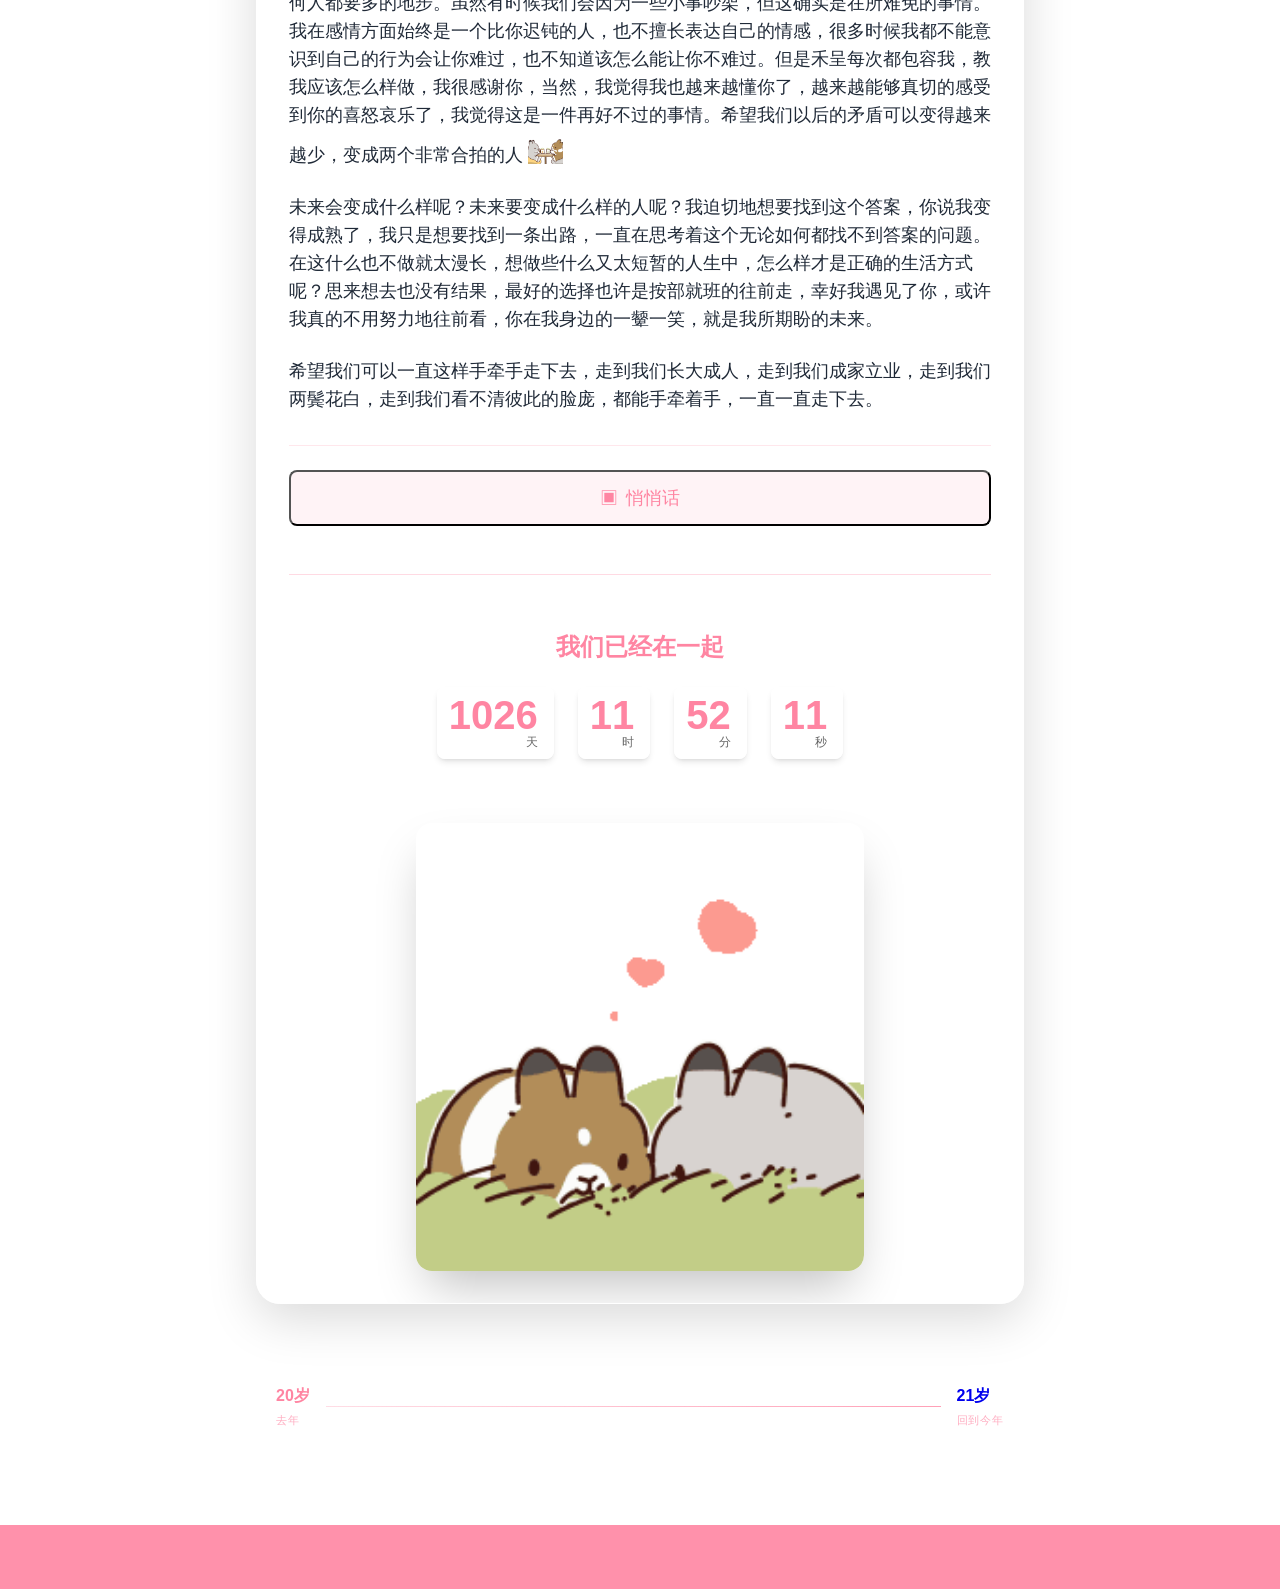
==== commit 50be65d4: "Make archive return targets explicit" ====
--- a/memory/20/index.html
+++ b/memory/20/index.html
@@ -421,7 +421,7 @@
 
         <!-- 导航栏 -->
         <nav class="fixed w-full bg-white/80 backdrop-blur-md shadow-sm z-50 transition-all duration-300" id="navbar">
-            <a href="../../" class="return-21-link" id="return21Link" aria-label="回到21岁页面">← <span>回到21岁</span></a>
+            <a href="../../" class="return-21-link" id="return21Link" data-return-current aria-label="回到21岁页面">← <span>回到21岁</span></a>
             <div class="container mx-auto px-4 py-3 flex justify-center">
                 <ul class="flex space-x-6 text-love-pink">
                     <li><a href="#home" class="hover:text-love-pink/80 transition-colors duration-300"><i class="fa fa-home mr-1"></i>首页</a></li>
@@ -565,7 +565,7 @@
         <section class="archive-yearline" aria-label="年份时间线">
             <span class="archive-year">20岁<small>去年</small></span>
             <span class="archive-line" aria-hidden="true"></span>
-            <a class="archive-year" href="../../">21岁<small>回到今年</small></a>
+            <a class="archive-year" href="../../" data-return-current>21岁<small>回到今年</small></a>
         </section>
         
 
@@ -669,7 +669,7 @@
     const embeddedArchive = window.parent !== window && new URLSearchParams(window.location.search).get('embedded') === '1';
     if (embeddedArchive) {
         document.documentElement.dataset.embeddedArchive = 'true';
-        document.querySelectorAll('a[href="../../"], a[href="../..//"]').forEach(function(link) {
+        document.querySelectorAll('[data-return-current]').forEach(function(link) {
             link.addEventListener('click', function(event) {
                 event.preventDefault();
                 window.parent.postMessage({ type: 'close-birthday-archive' }, window.location.origin);
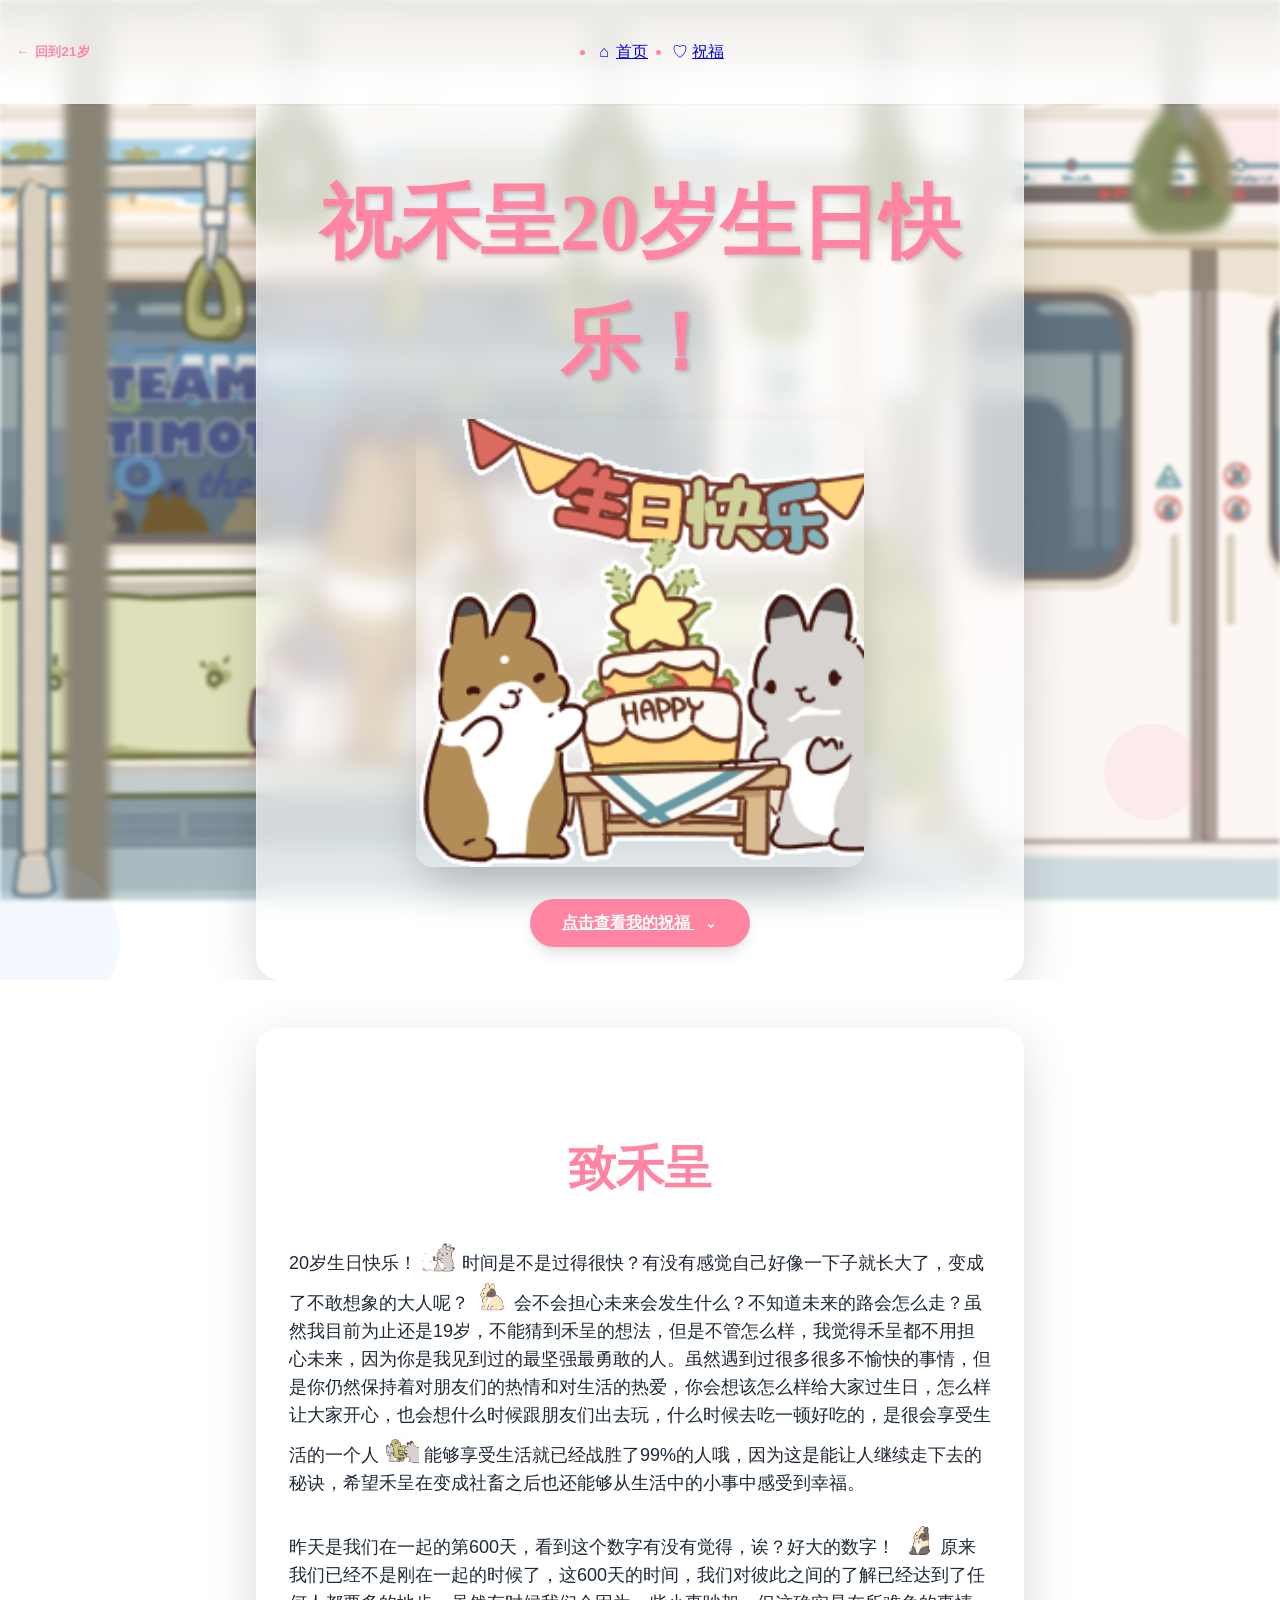
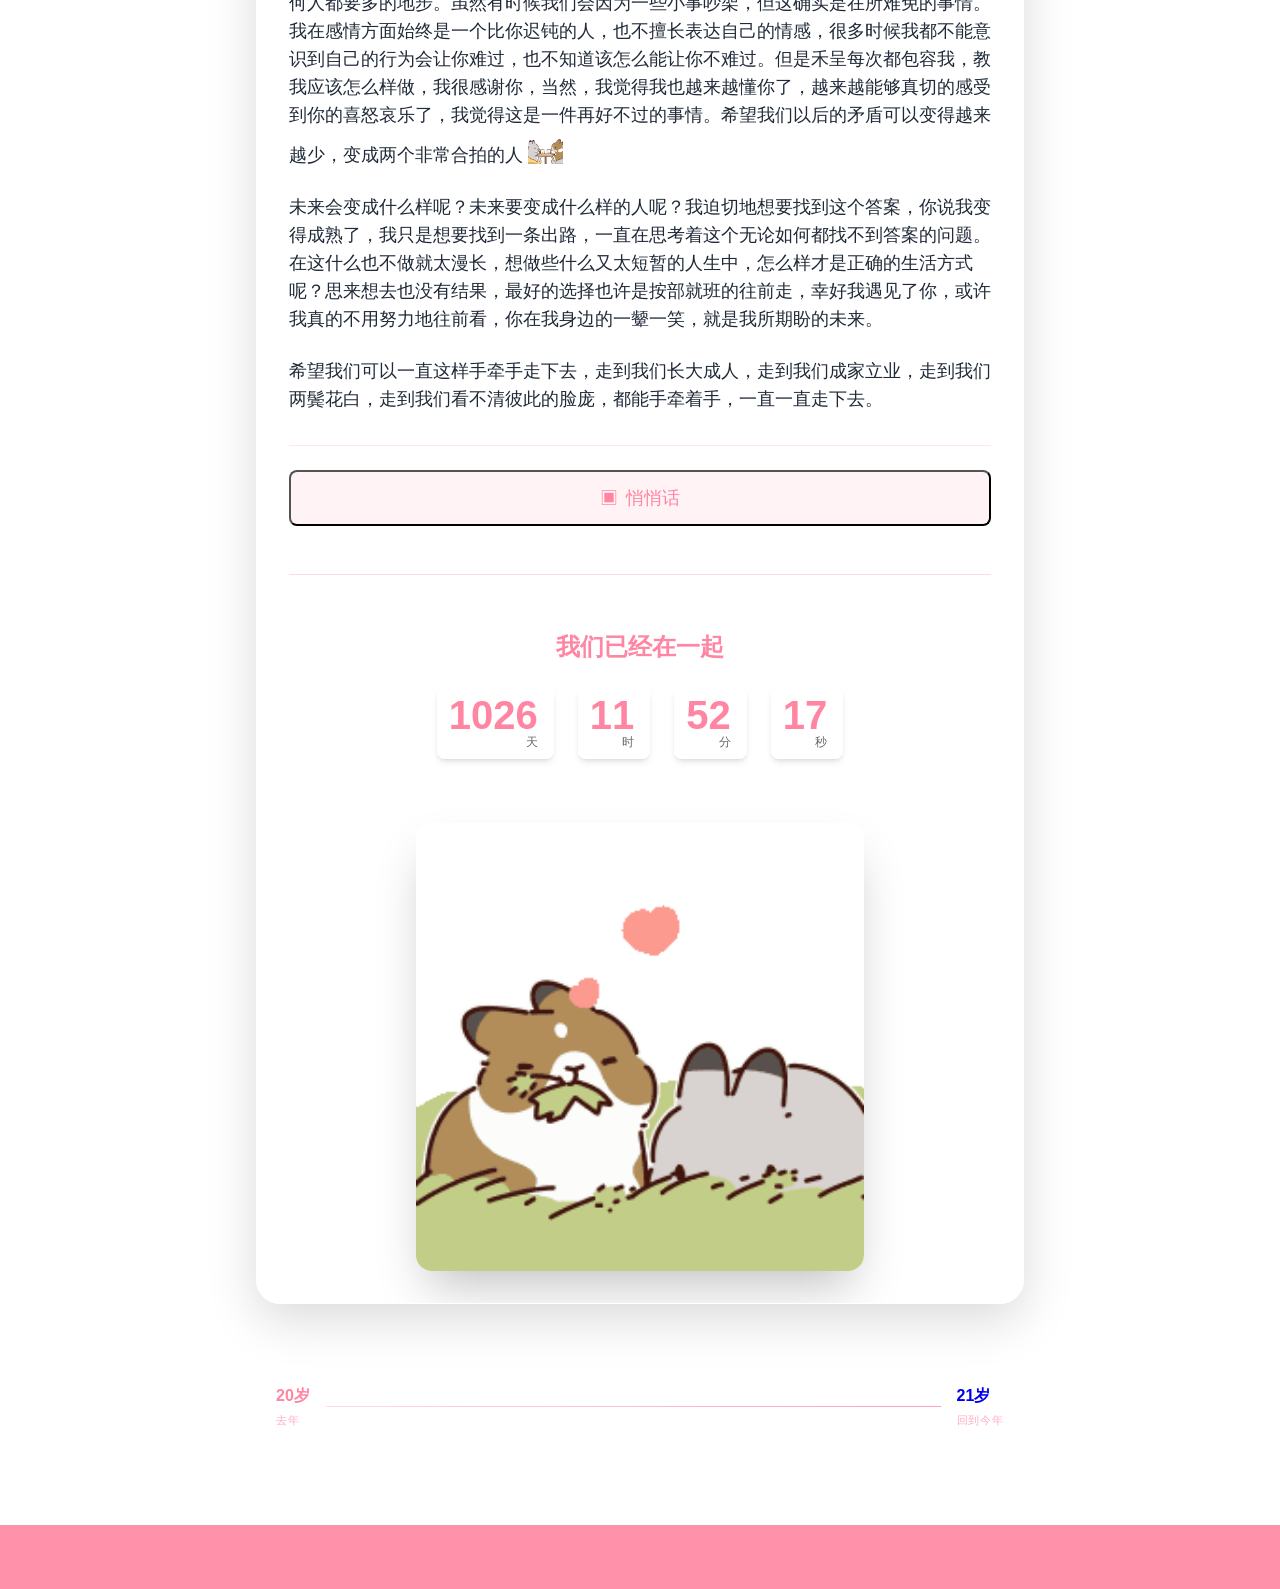
==== commit 134fb361: "Hide duplicate archive navigation when embedded" ====
--- a/memory/20/index.html
+++ b/memory/20/index.html
@@ -407,6 +407,19 @@
     .fade-in,
     .slide-up { animation: none !important; transition: none !important; opacity: 1 !important; transform: none !important; }
     .gif-container img { transition: none !important; }
+  }
+</style>
+<style>
+  /* embedded archive shell cleanup */
+  html[data-embedded-archive="true"] #navbar,
+  html[data-embedded-archive="true"] .archive-yearline {
+    display: none !important;
+  }
+  html[data-embedded-archive="true"] #home {
+    padding-top: 0 !important;
+  }
+  html[data-embedded-archive="true"] body {
+    padding-top: 0 !important;
   }
 </style>
 </head>
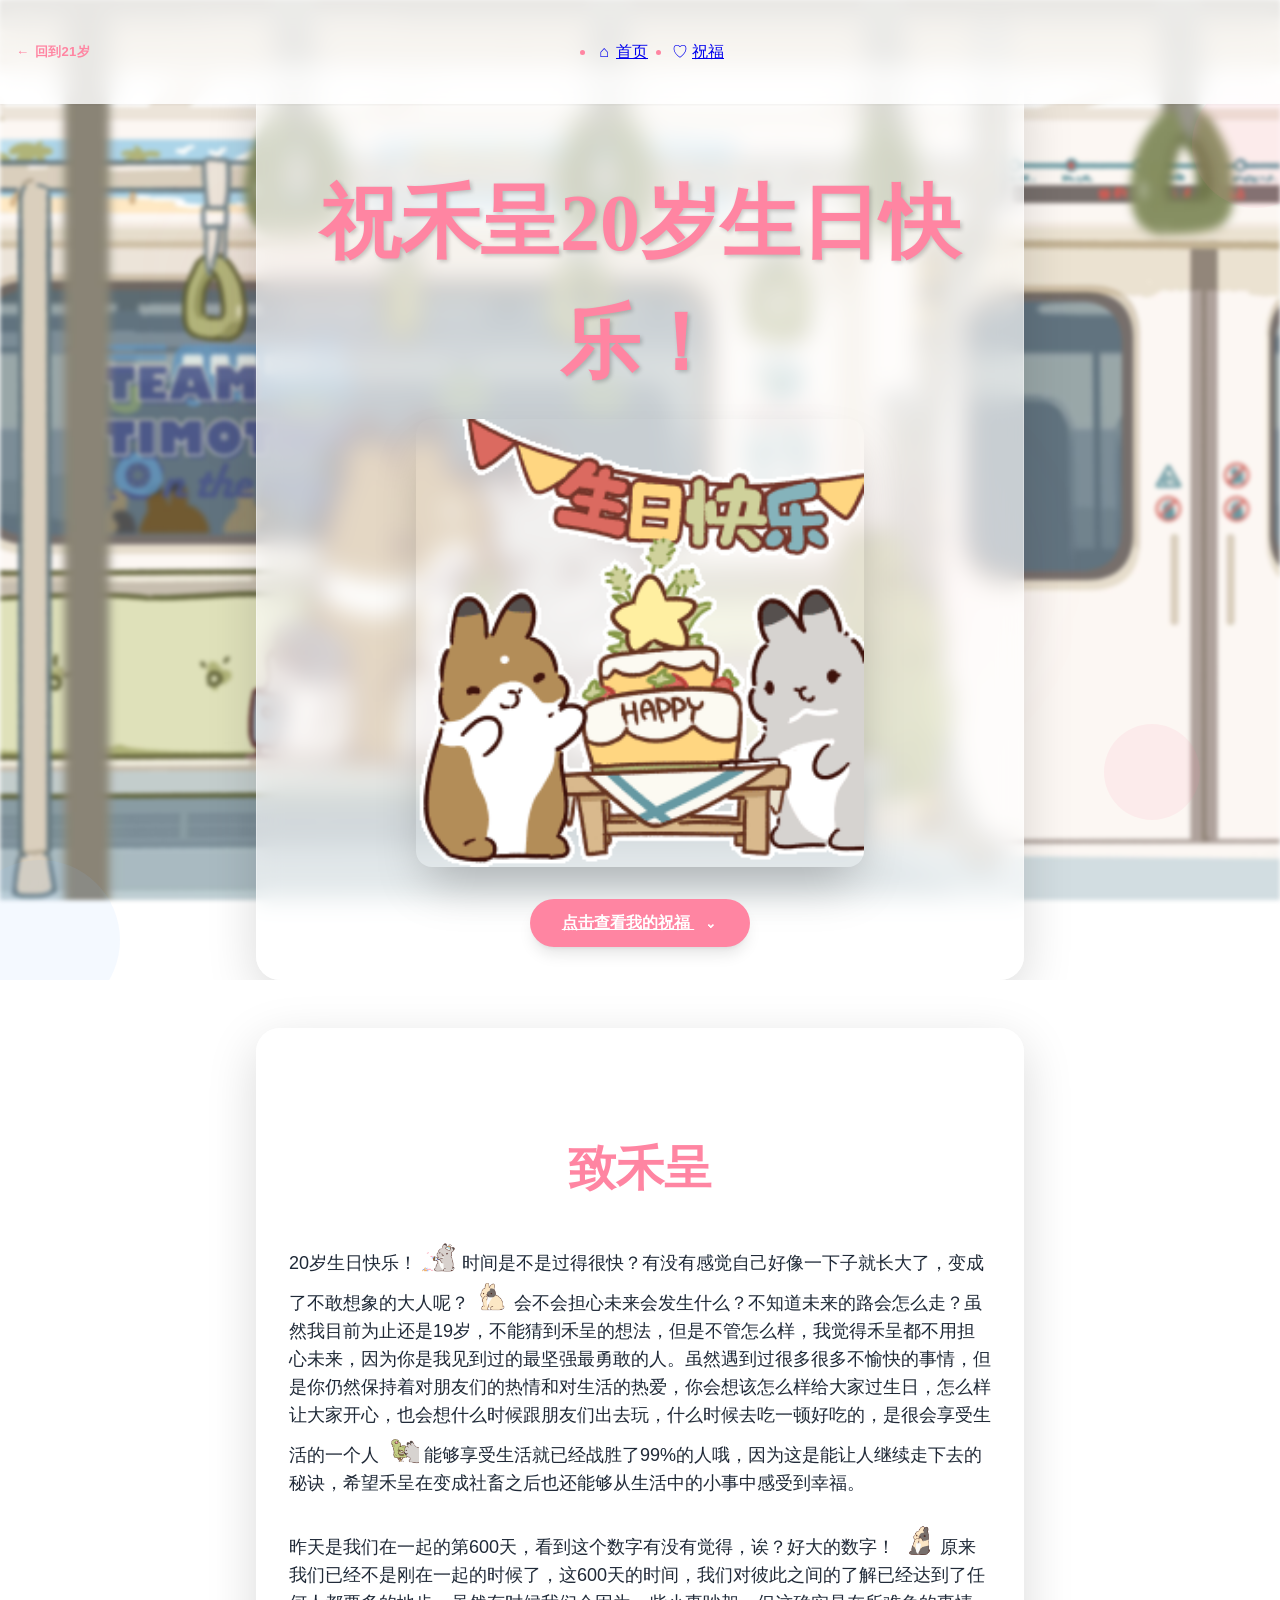
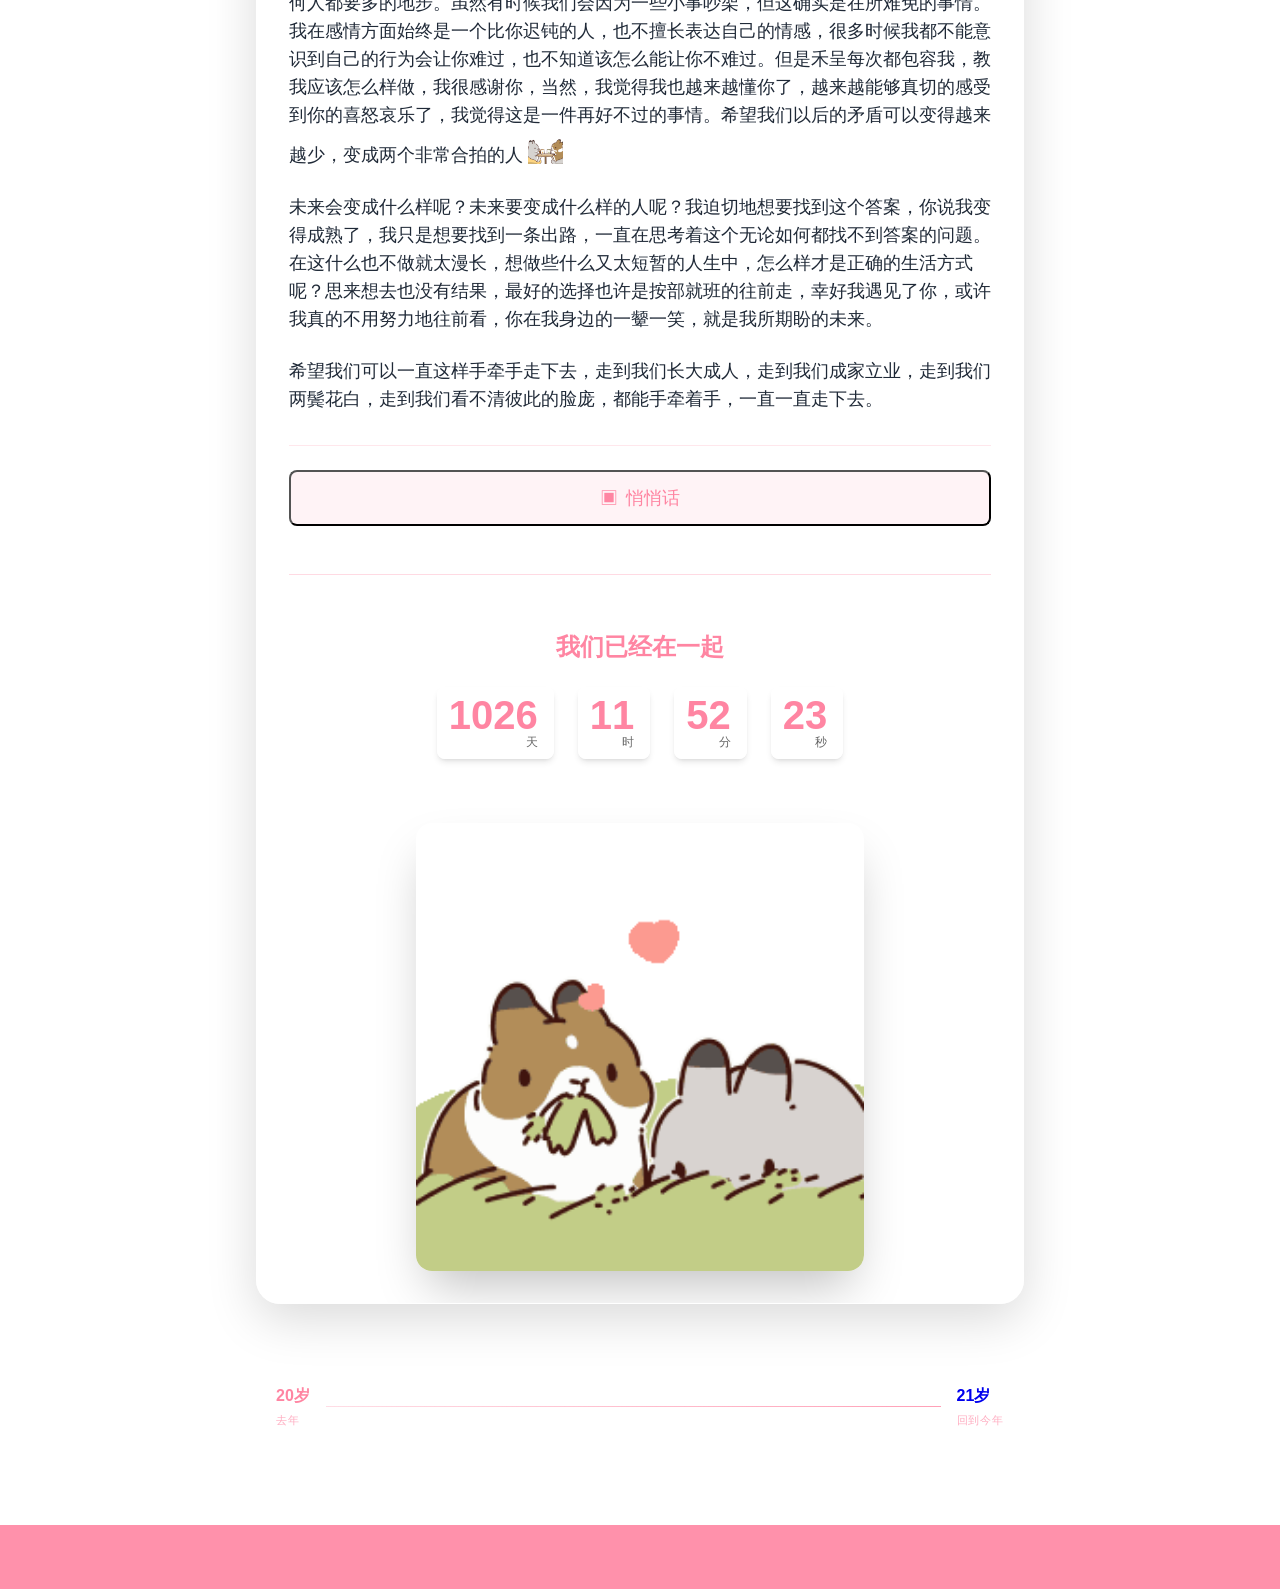
==== commit 6022765e: "Apply embedded archive layout before first paint" ====
--- a/memory/20/index.html
+++ b/memory/20/index.html
@@ -1,6 +1,11 @@
 <html lang="zh-CN"><head>
     <meta charset="UTF-8">
-    <meta name="viewport" content="width=device-width, initial-scale=1.0">
+    <meta name="viewport" content="width=device-width, initial-scale=1.0">
+    <script id="embedded-archive-prepaint">
+      if (new URLSearchParams(location.search).get('embedded') === '1') {
+        document.documentElement.dataset.embeddedArchive = 'true';
+      }
+    </script>
     <title>给我最爱的人 | 生日快乐</title>
     <!-- 网页标签标签页图标（favicon）改为GIF格式 -->
     <link rel="icon" href="mmexport1758232665833.gif" type="image/gif">
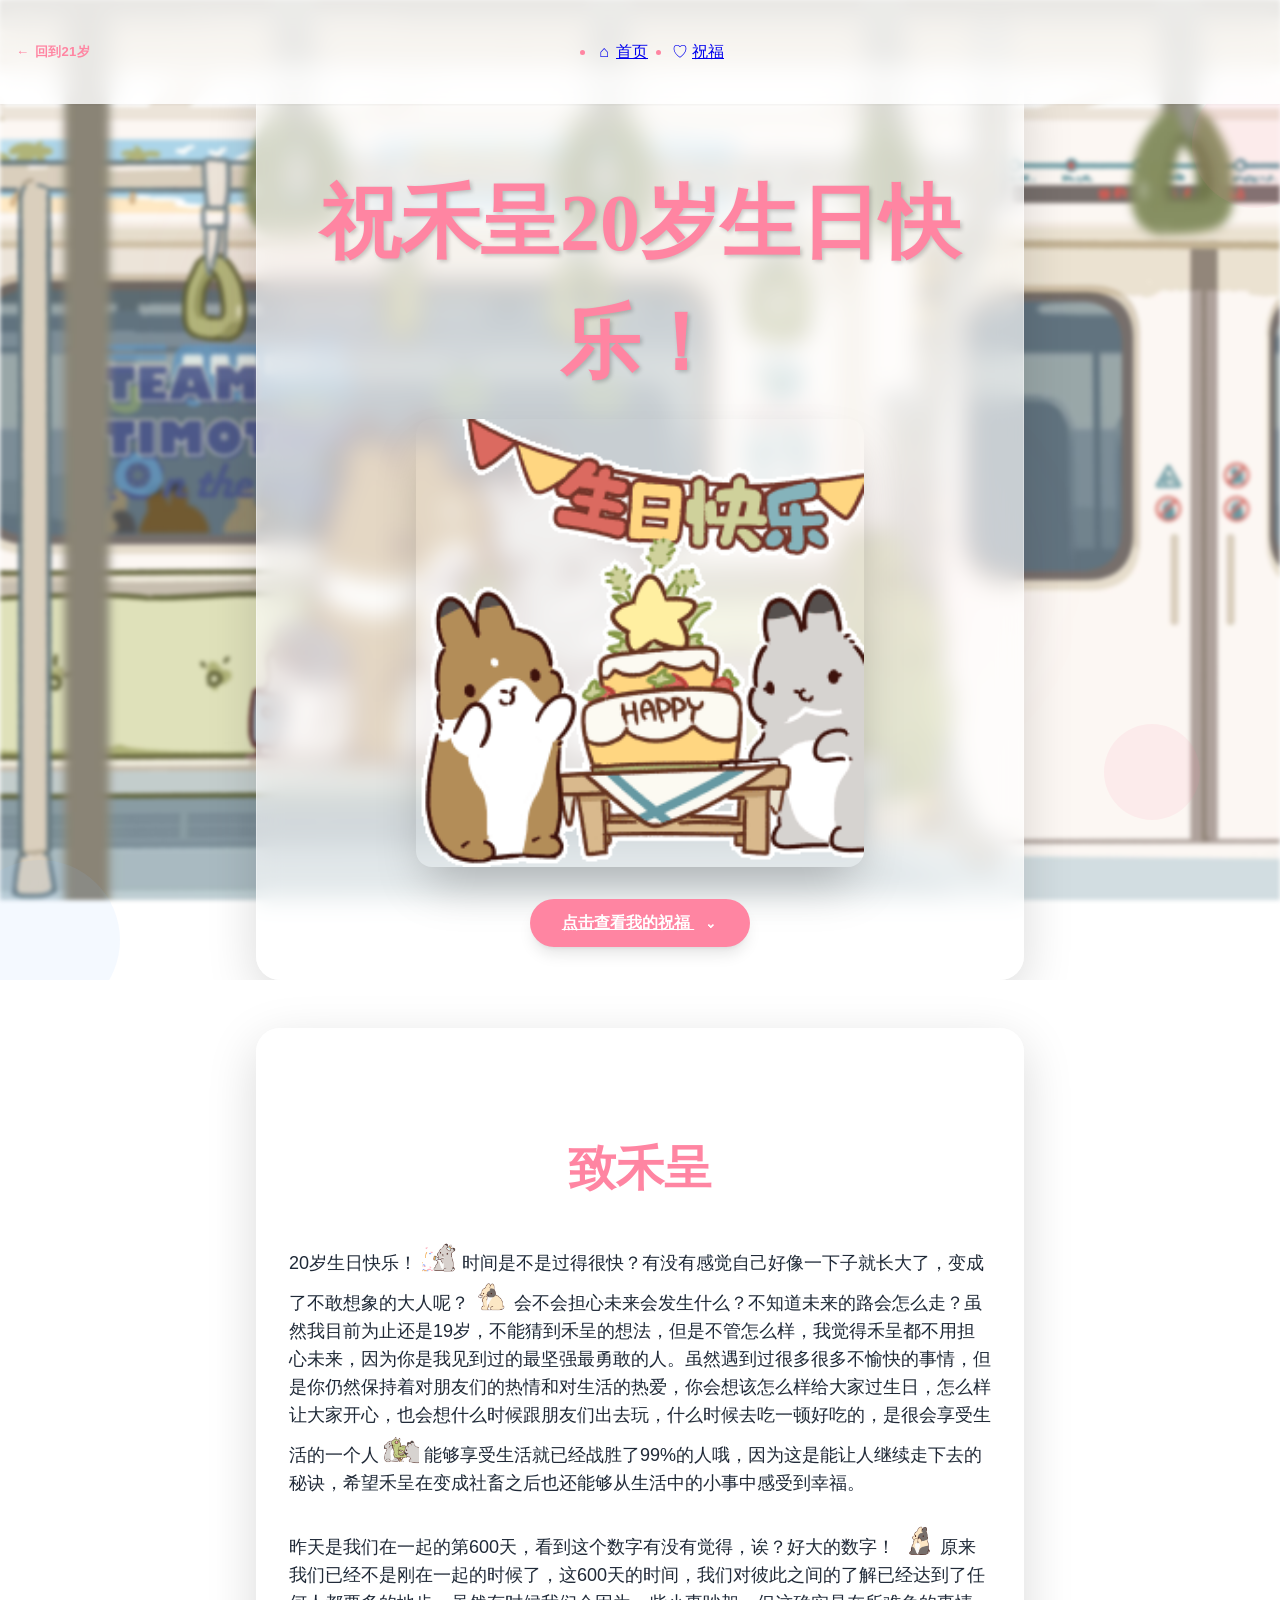
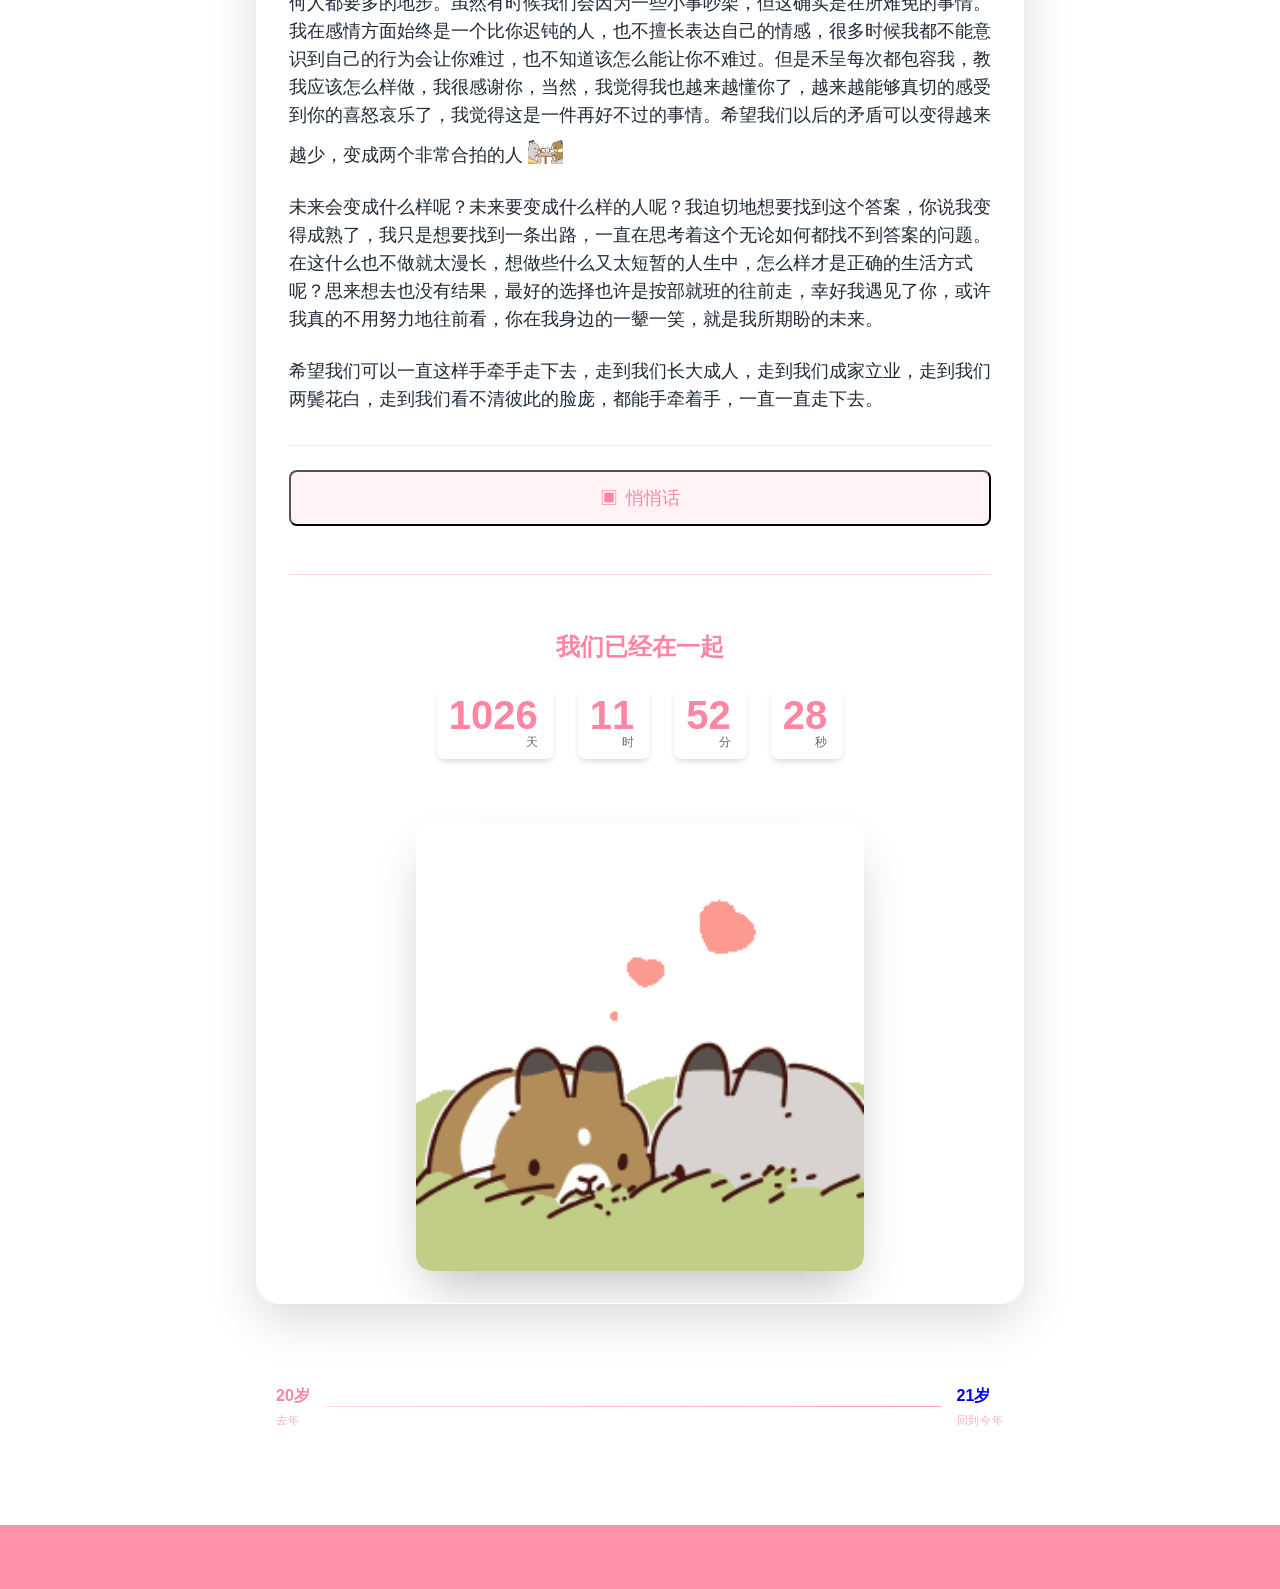
==== commit 19df52f2: "Restore archive page to last EdgeOne-safe version" ====
--- a/memory/20/index.html
+++ b/memory/20/index.html
@@ -1,11 +1,6 @@
 <html lang="zh-CN"><head>
     <meta charset="UTF-8">
-    <meta name="viewport" content="width=device-width, initial-scale=1.0">
-    <script id="embedded-archive-prepaint">
-      if (new URLSearchParams(location.search).get('embedded') === '1') {
-        document.documentElement.dataset.embeddedArchive = 'true';
-      }
-    </script>
+    <meta name="viewport" content="width=device-width, initial-scale=1.0">
     <title>给我最爱的人 | 生日快乐</title>
     <!-- 网页标签标签页图标（favicon）改为GIF格式 -->
     <link rel="icon" href="mmexport1758232665833.gif" type="image/gif">
@@ -414,19 +409,6 @@
     .gif-container img { transition: none !important; }
   }
 </style>
-<style>
-  /* embedded archive shell cleanup */
-  html[data-embedded-archive="true"] #navbar,
-  html[data-embedded-archive="true"] .archive-yearline {
-    display: none !important;
-  }
-  html[data-embedded-archive="true"] #home {
-    padding-top: 0 !important;
-  }
-  html[data-embedded-archive="true"] body {
-    padding-top: 0 !important;
-  }
-</style>
 </head>
 <body data-archive-self-contained="true" class="font-main text-gray-800 overflow-x-hidden">
     <!-- 背景图片容器 -->
@@ -439,7 +421,7 @@
 
         <!-- 导航栏 -->
         <nav class="fixed w-full bg-white/80 backdrop-blur-md shadow-sm z-50 transition-all duration-300" id="navbar">
-            <a href="../../" class="return-21-link" id="return21Link" data-return-current aria-label="回到21岁页面">← <span>回到21岁</span></a>
+            <a href="../../" class="return-21-link" aria-label="回到21岁页面">← <span>回到21岁</span></a>
             <div class="container mx-auto px-4 py-3 flex justify-center">
                 <ul class="flex space-x-6 text-love-pink">
                     <li><a href="#home" class="hover:text-love-pink/80 transition-colors duration-300"><i class="fa fa-home mr-1"></i>首页</a></li>
@@ -583,7 +565,7 @@
         <section class="archive-yearline" aria-label="年份时间线">
             <span class="archive-year">20岁<small>去年</small></span>
             <span class="archive-line" aria-hidden="true"></span>
-            <a class="archive-year" href="../../" data-return-current>21岁<small>回到今年</small></a>
+            <a class="archive-year" href="../../">21岁<small>回到今年</small></a>
         </section>
         
 
@@ -683,18 +665,7 @@
             }, 3000);
         });
         
-    document.addEventListener('DOMContentLoaded', function() {
-    const embeddedArchive = window.parent !== window && new URLSearchParams(window.location.search).get('embedded') === '1';
-    if (embeddedArchive) {
-        document.documentElement.dataset.embeddedArchive = 'true';
-        document.querySelectorAll('[data-return-current]').forEach(function(link) {
-            link.addEventListener('click', function(event) {
-                event.preventDefault();
-                window.parent.postMessage({ type: 'close-birthday-archive' }, window.location.origin);
-            });
-        });
-    }
-
+    document.addEventListener('DOMContentLoaded', function() {
     const unlockBtn = document.getElementById('unlockBtn');
     const hiddenContent = document.getElementById('hiddenContent');
     
